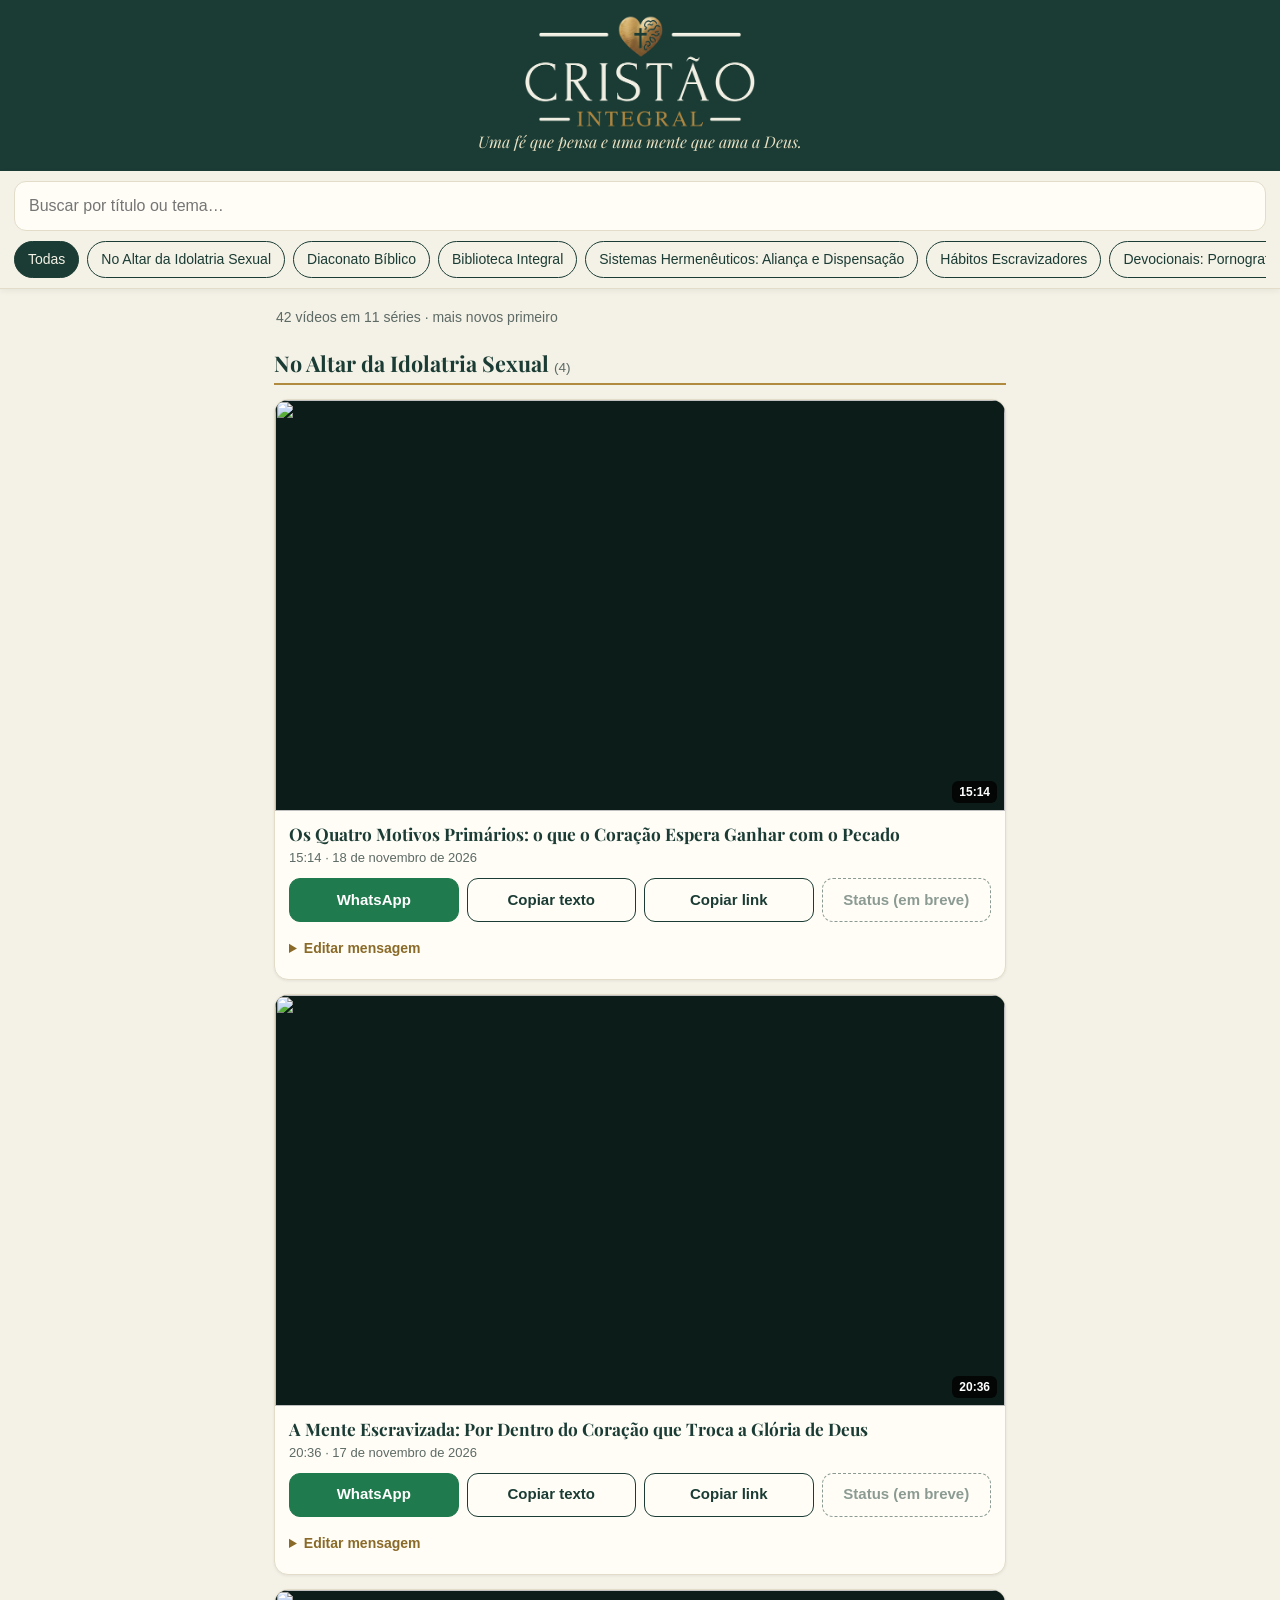
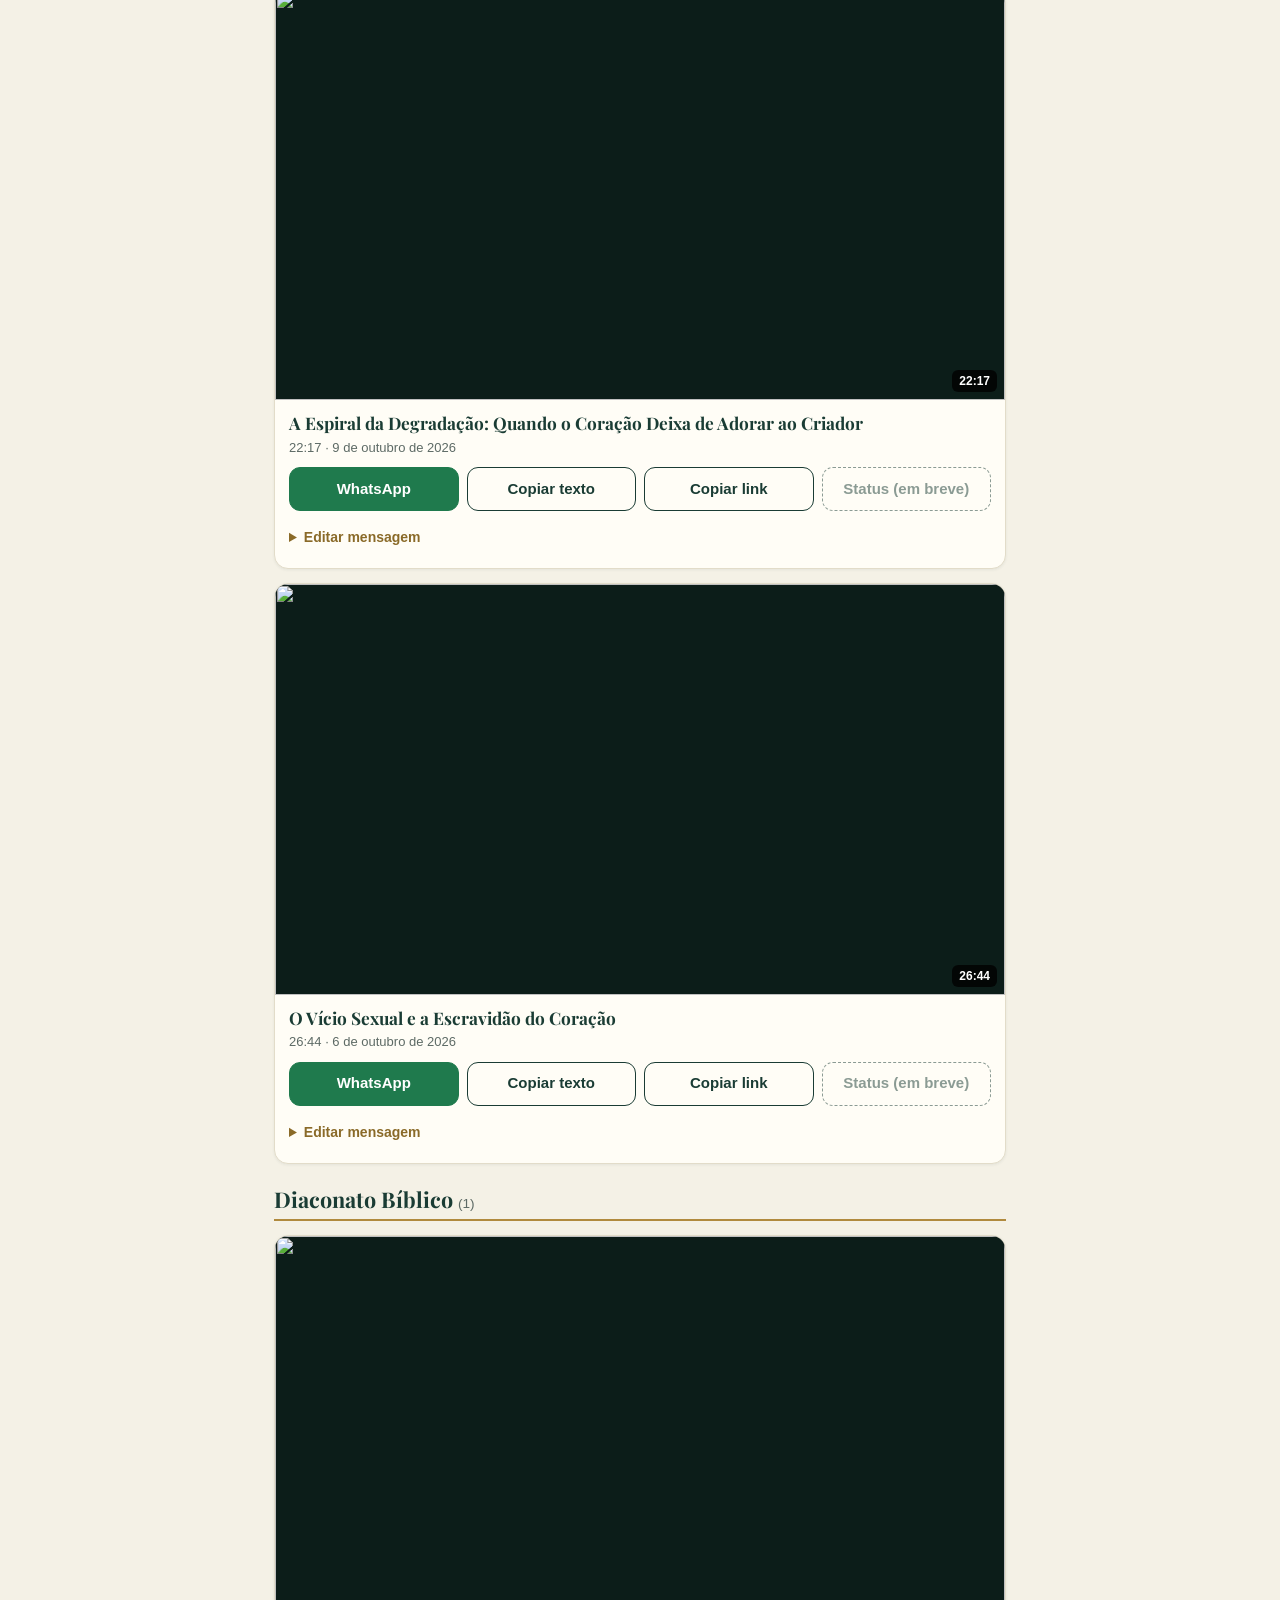
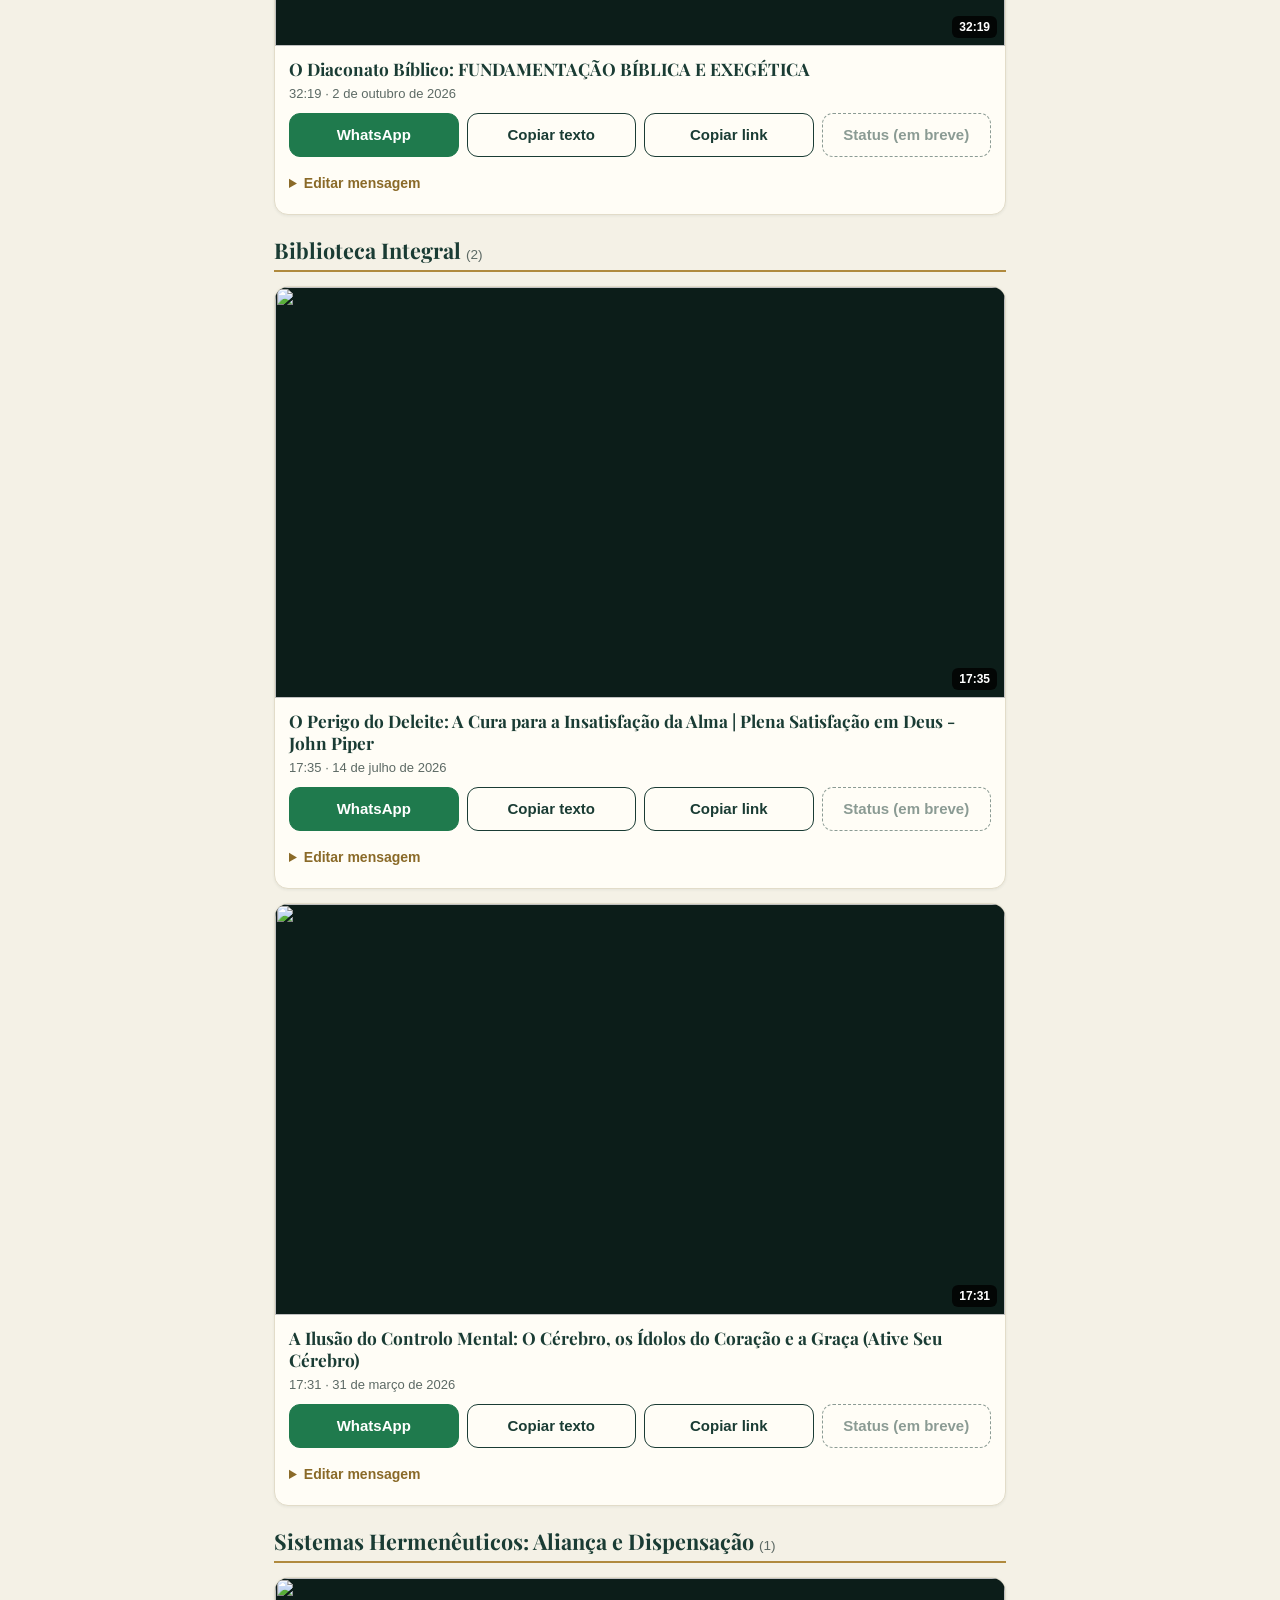
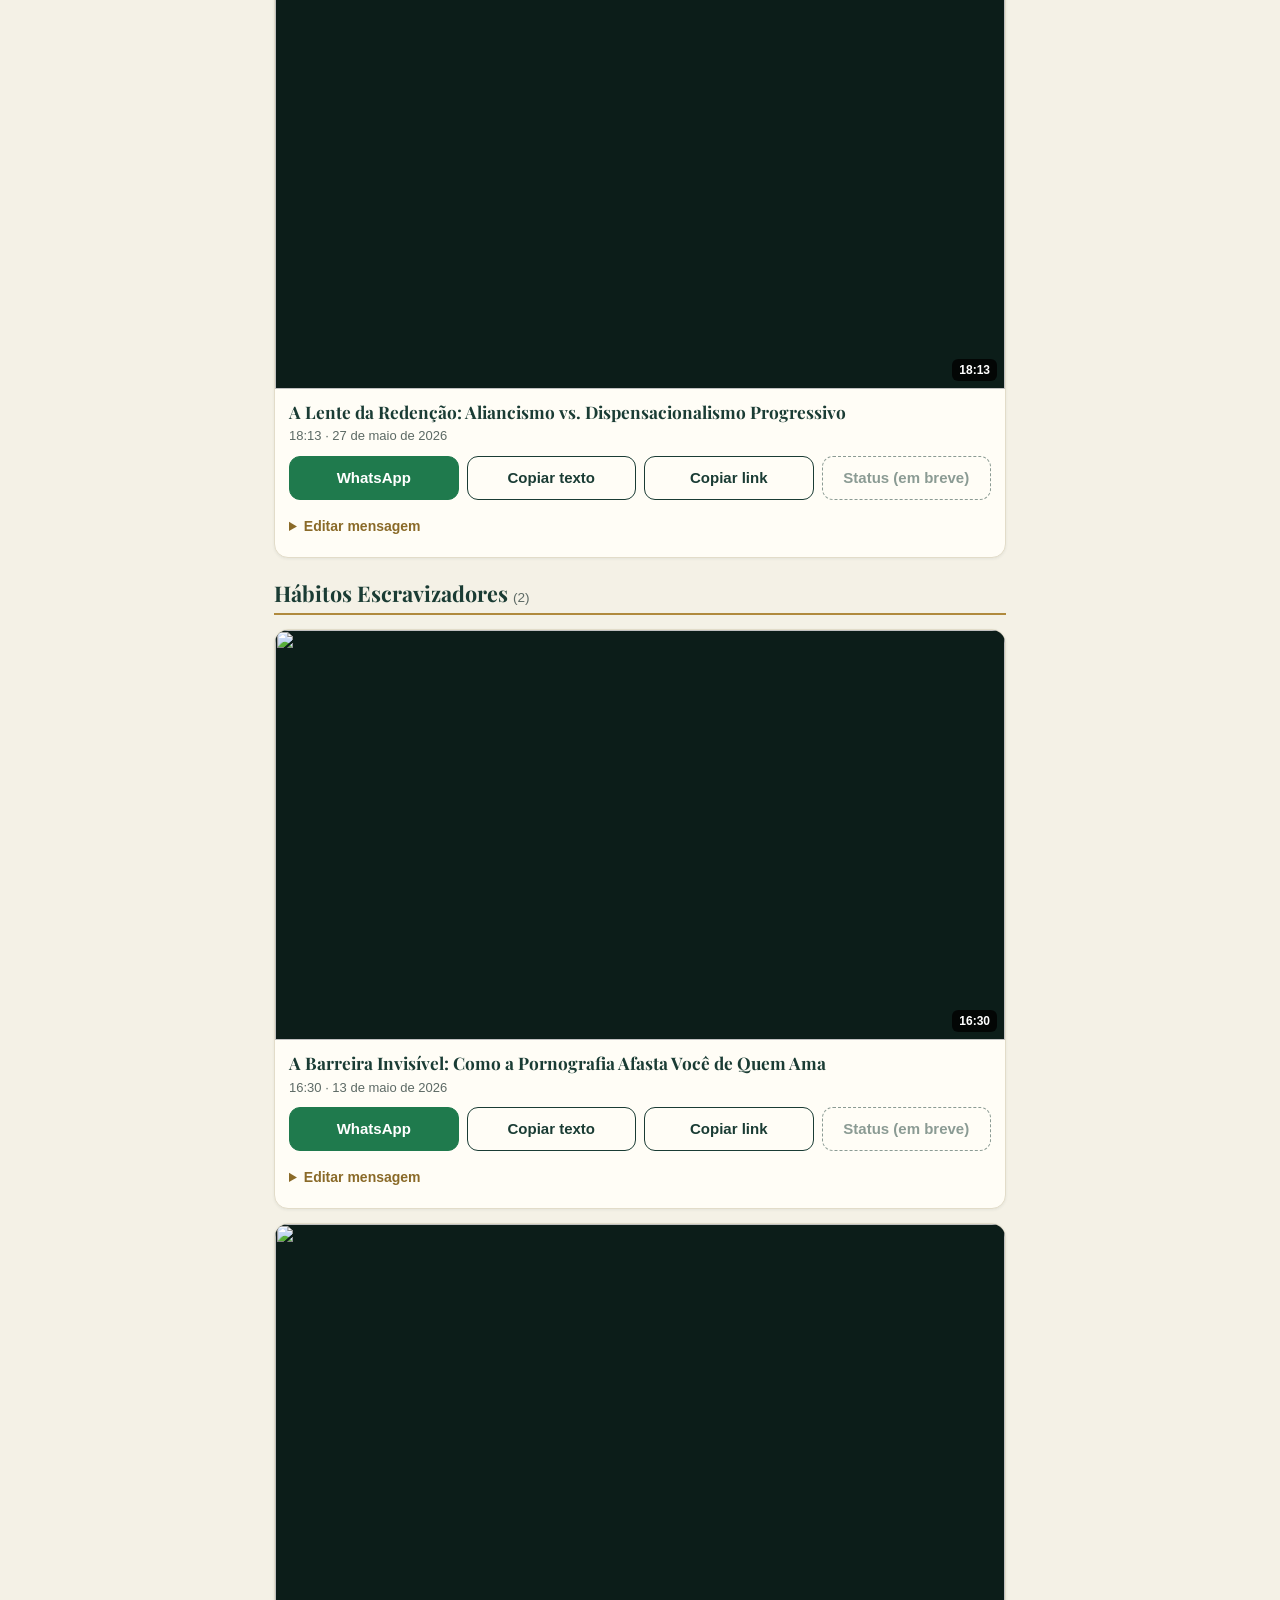
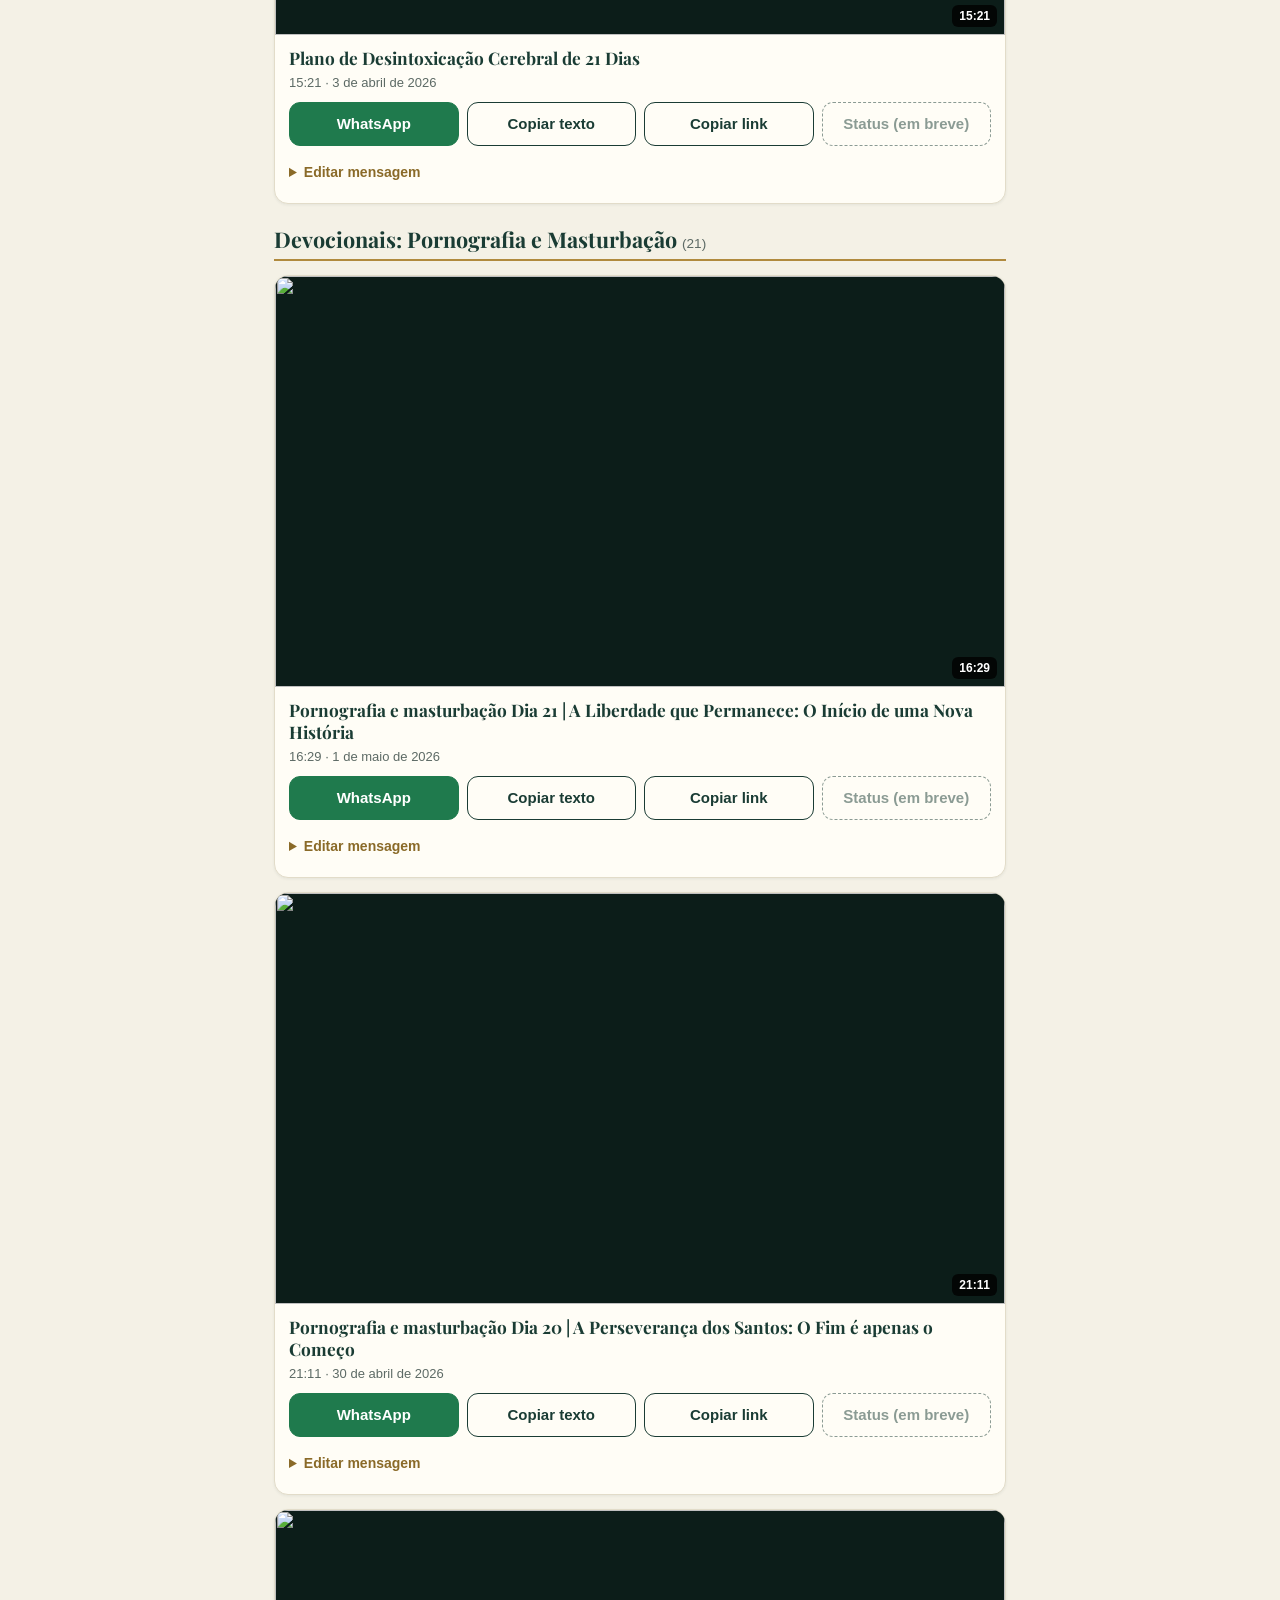
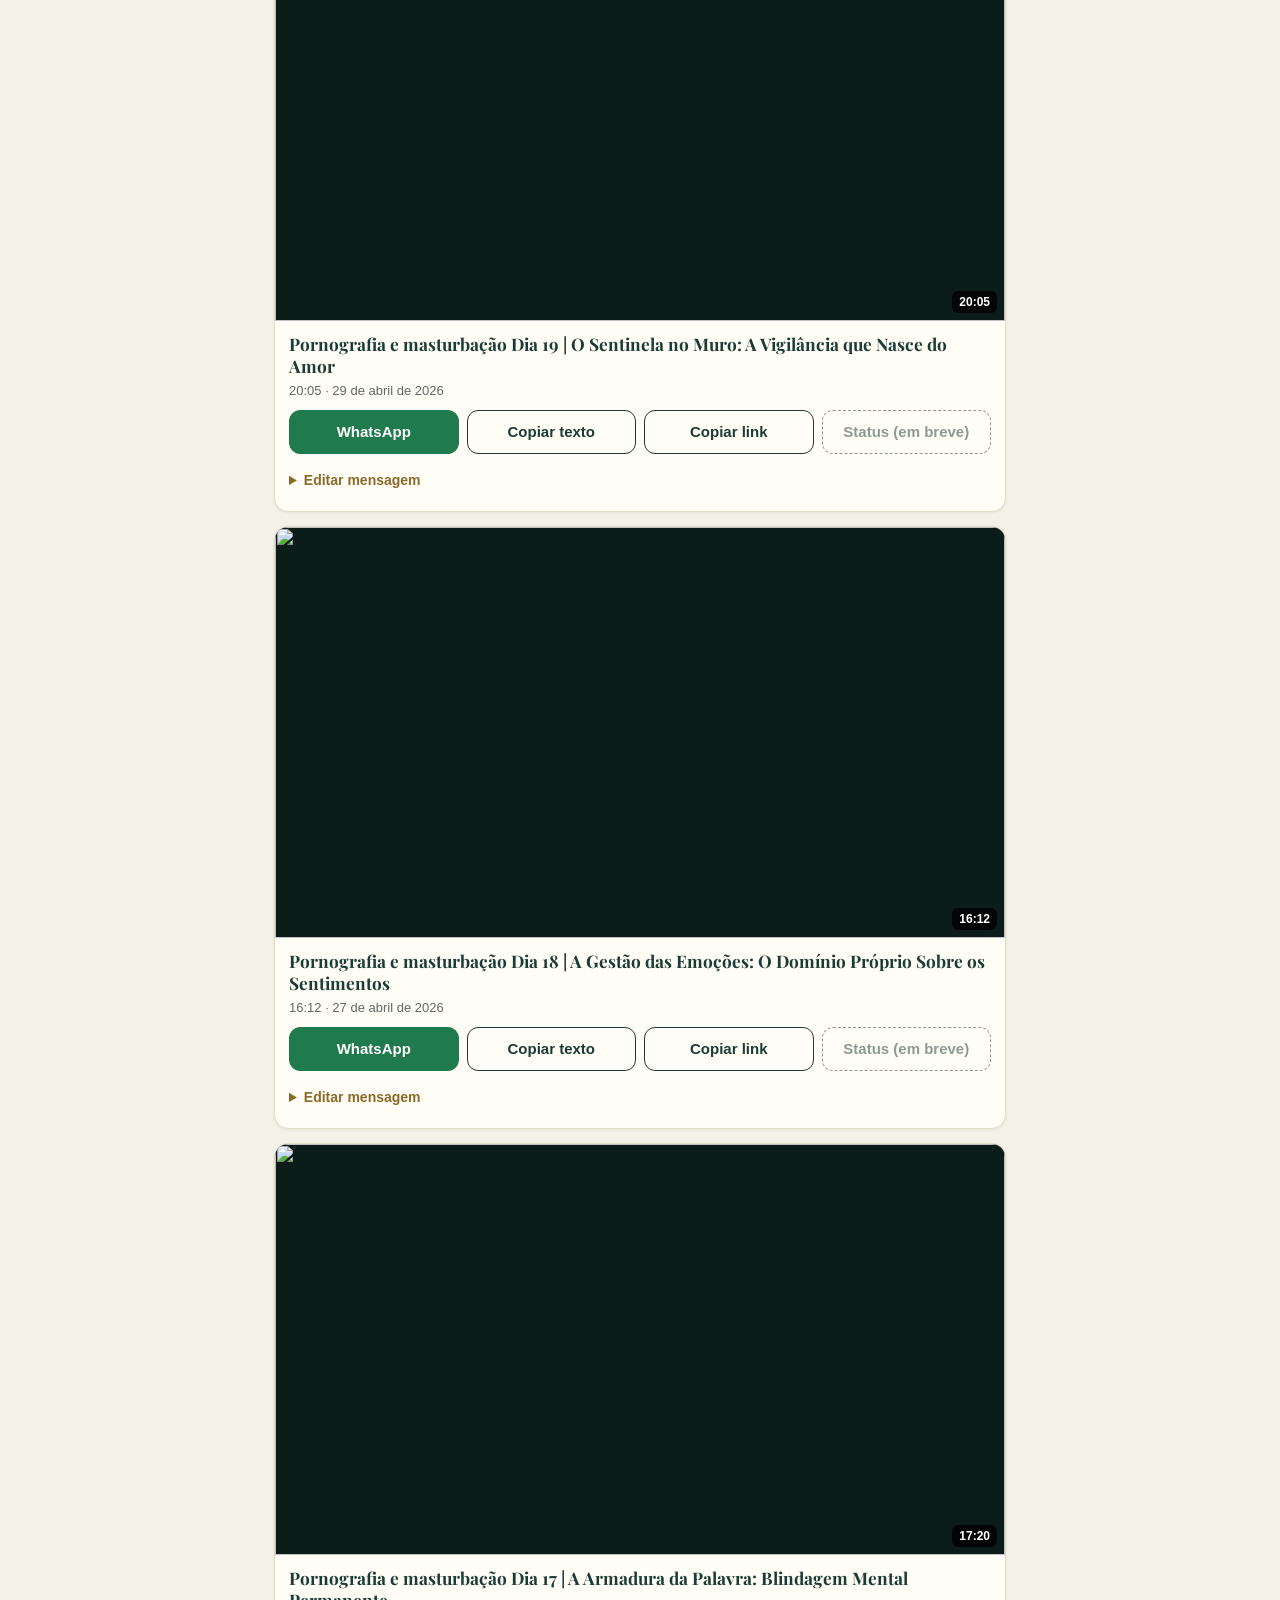
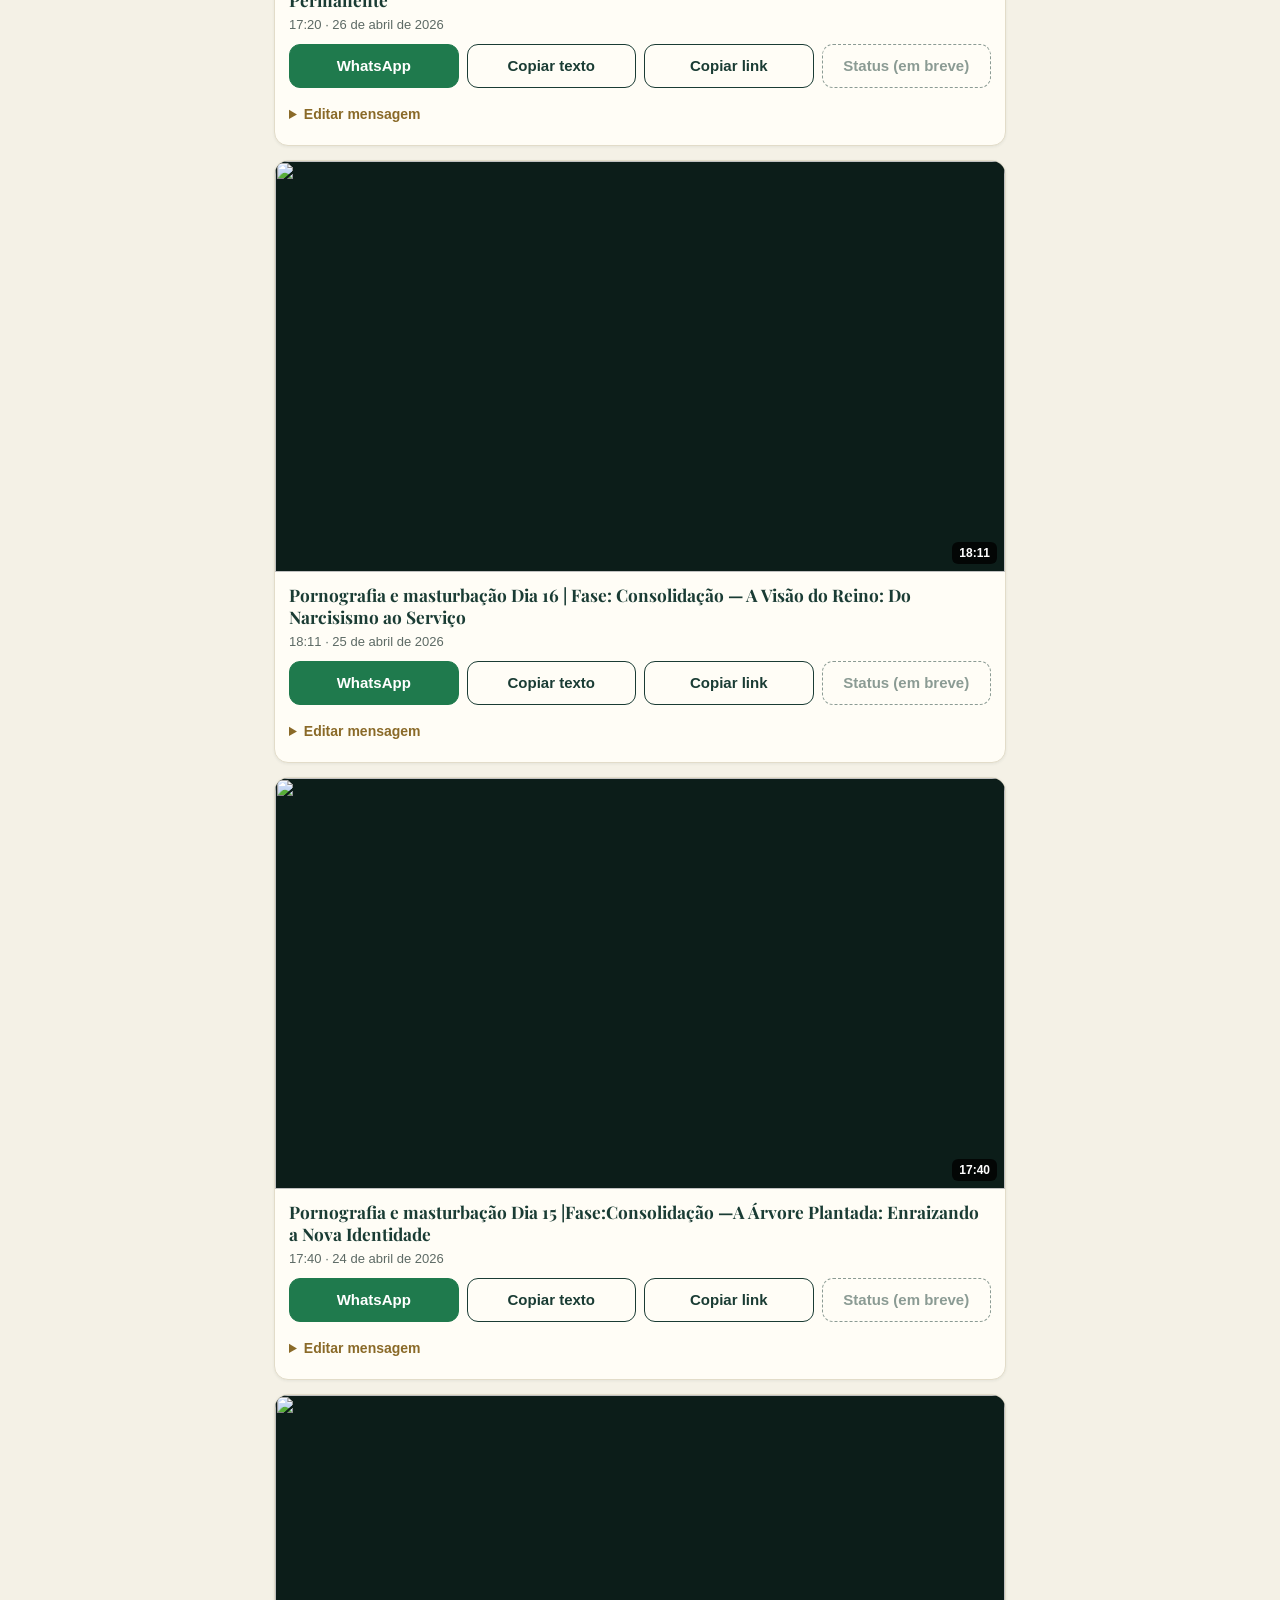
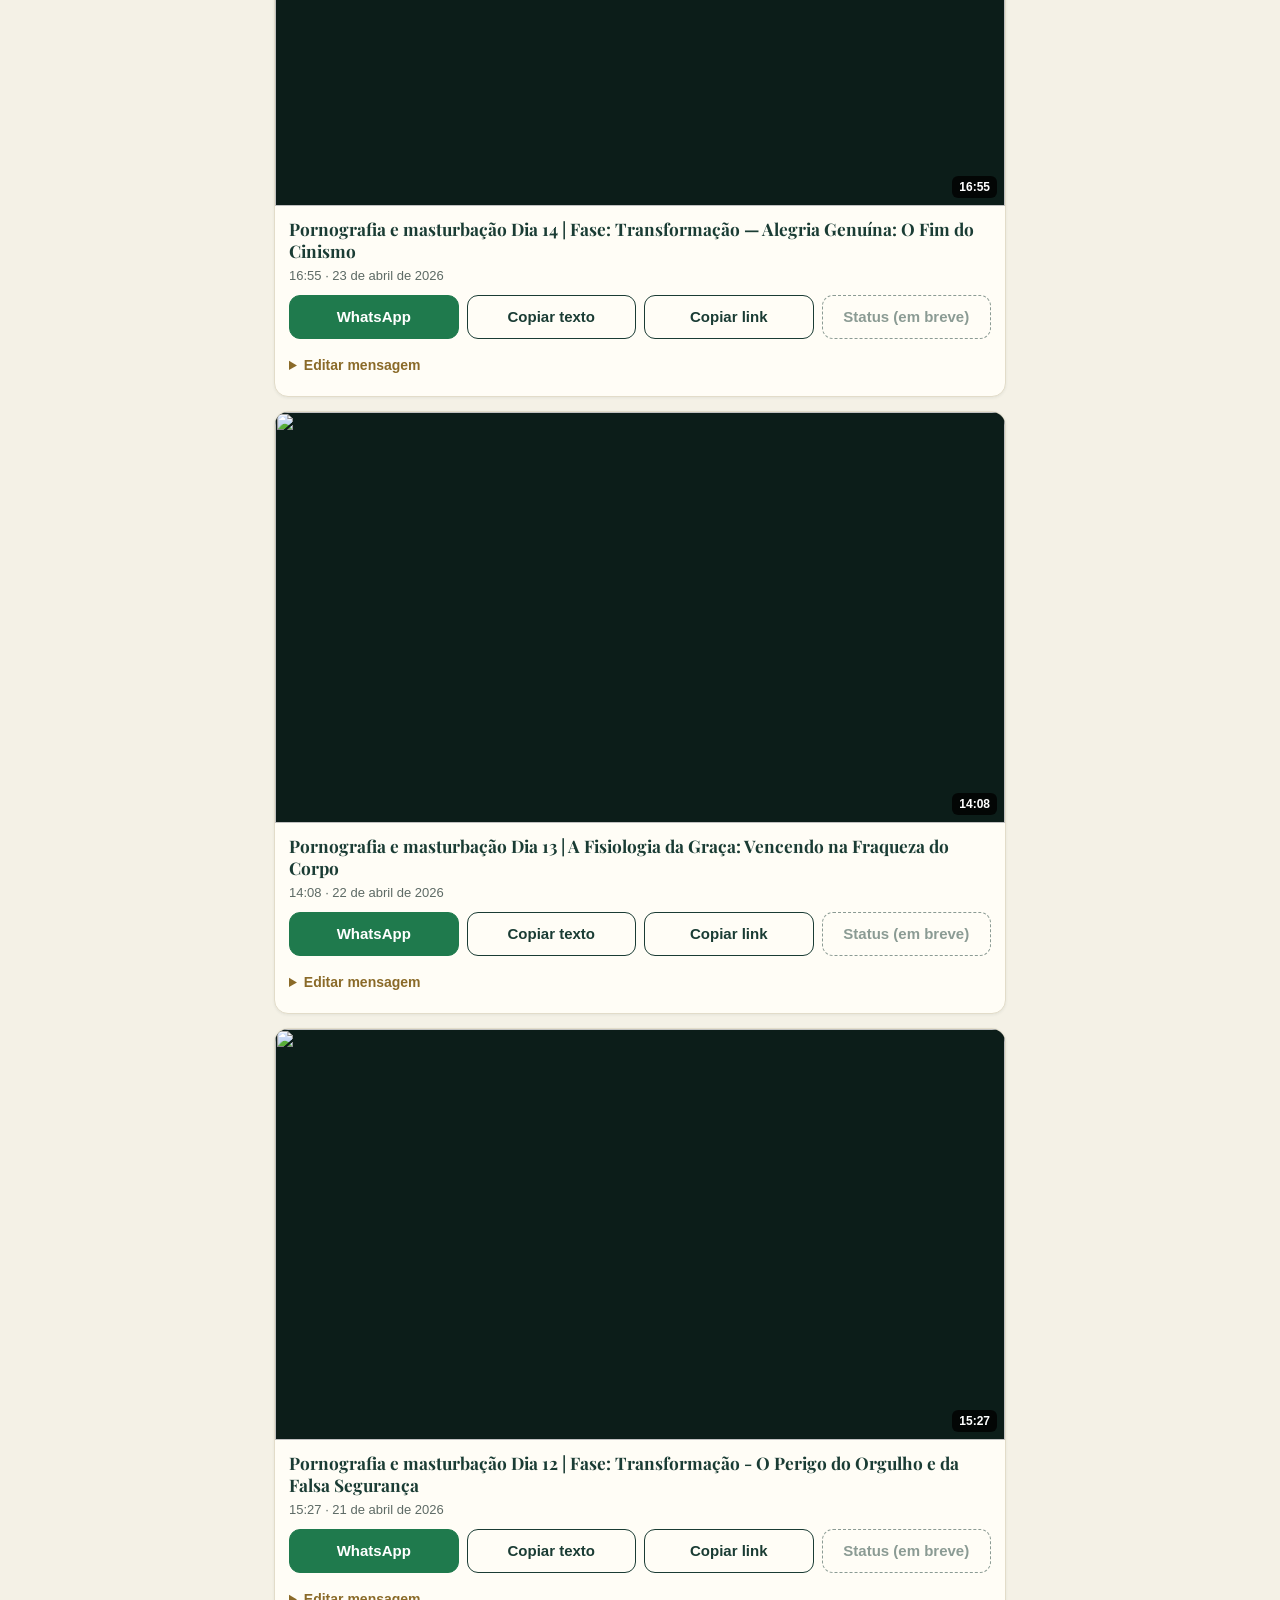
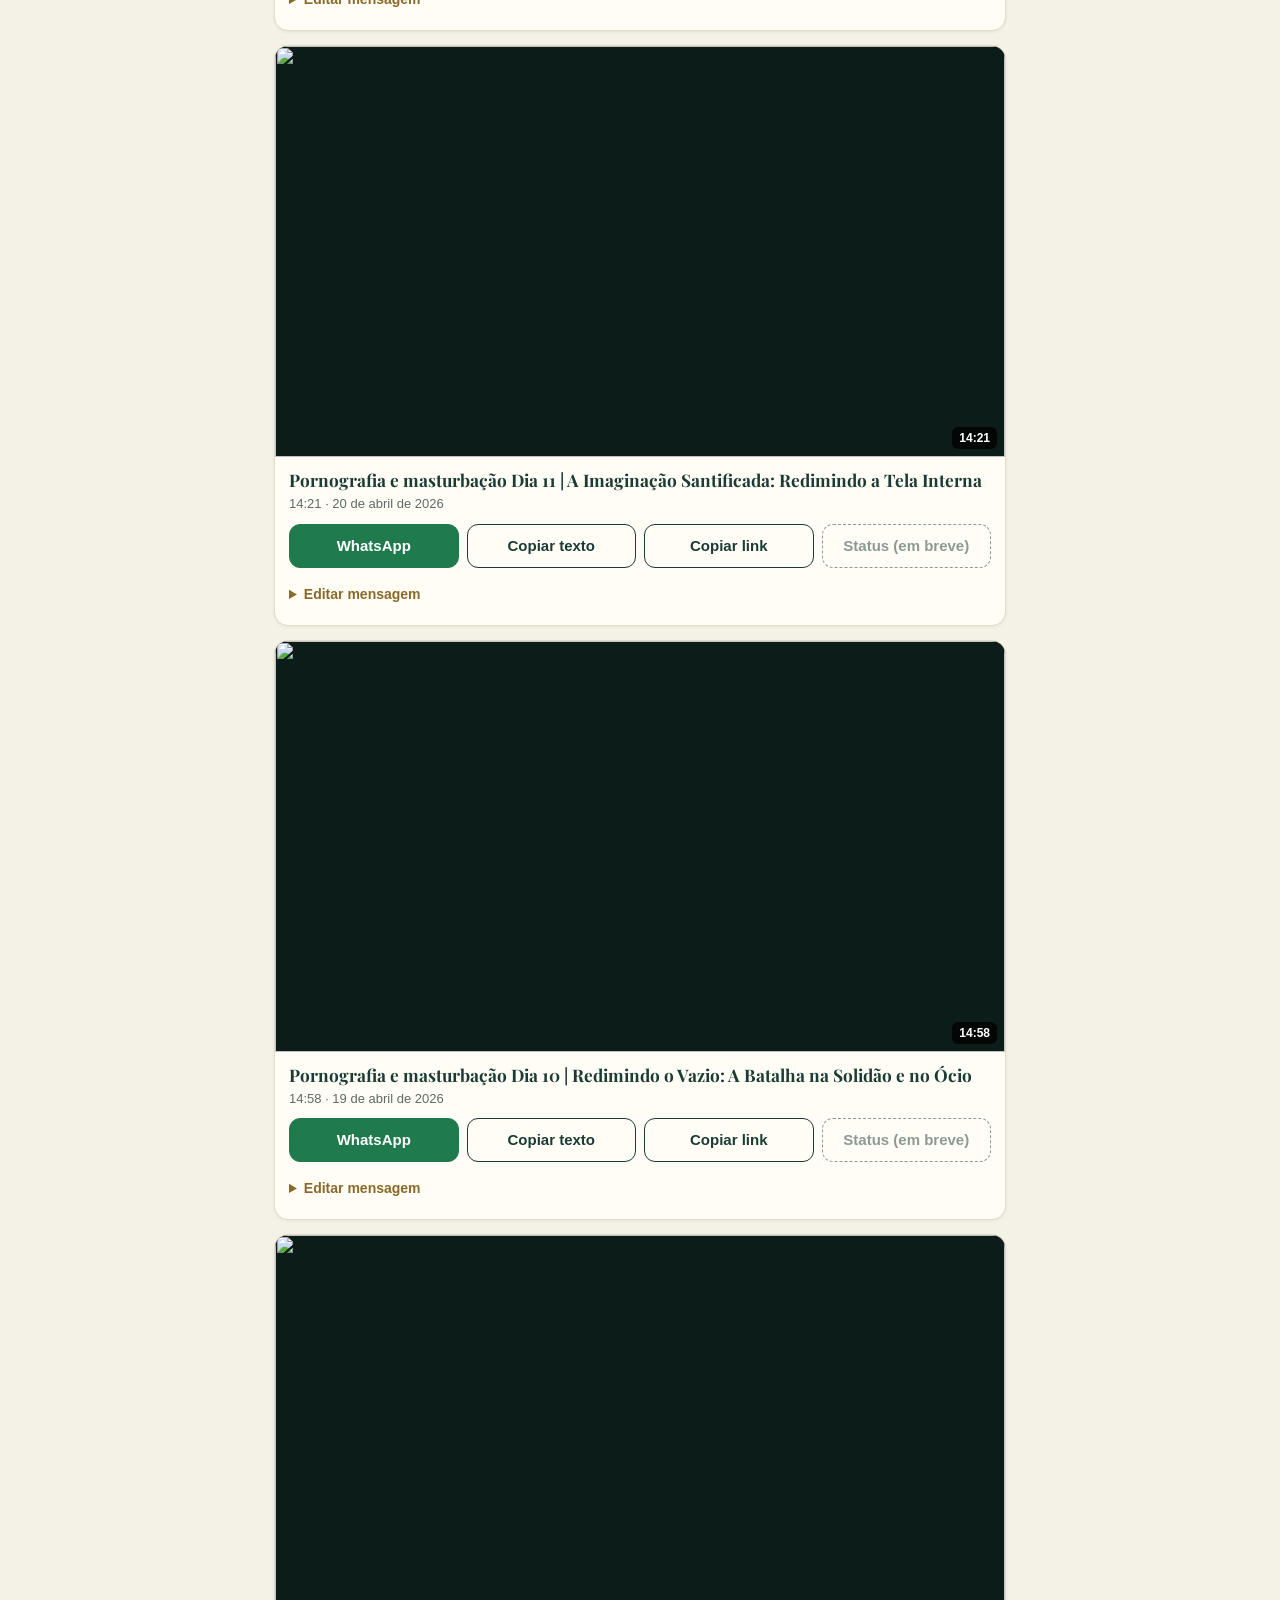
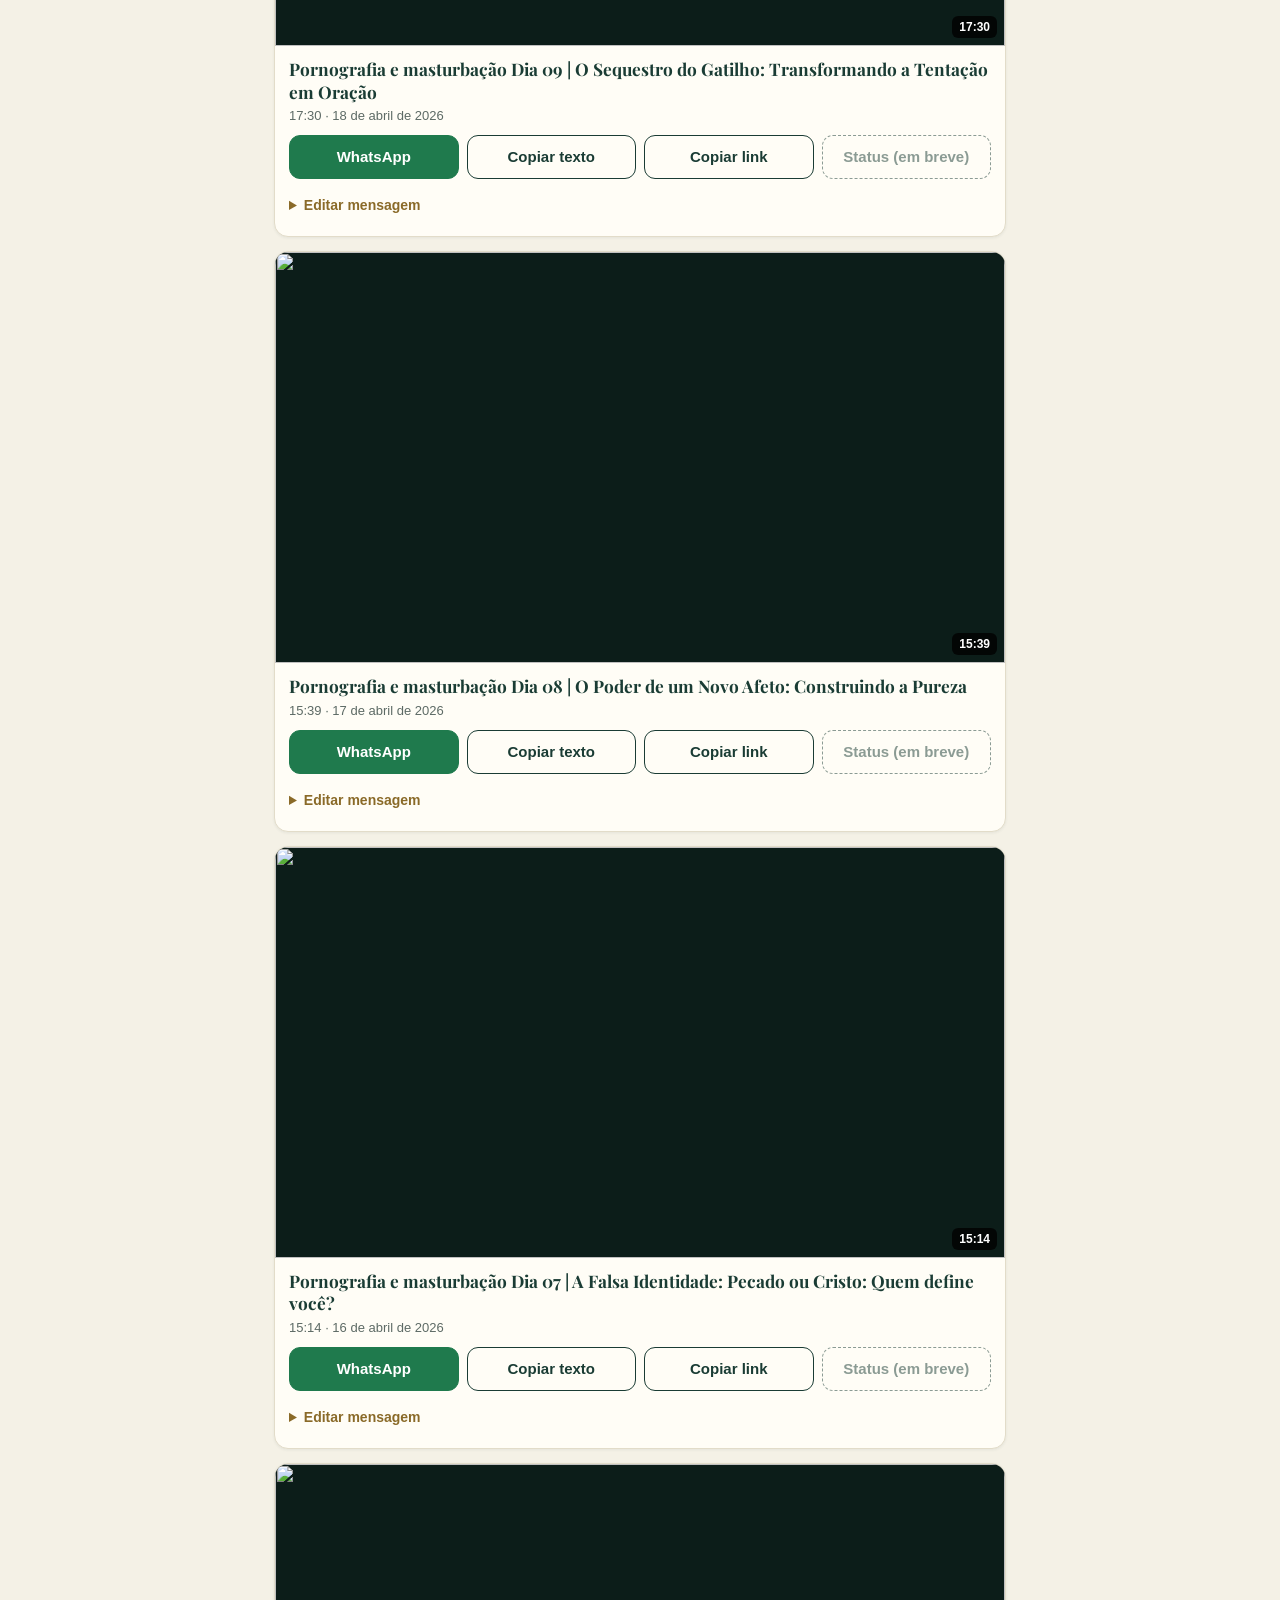
==== index.html @ 114f89f6 "Página pública de vídeos do Cristão Integral (fase 1) Co-Authored-By: Claude Sonnet 5.5 <noreply@ant" ====
<!doctype html>
<html lang="pt-BR">
<head>
<meta charset="utf-8">
<meta name="viewport" content="width=device-width, initial-scale=1, viewport-fit=cover">
<title>Cristão Integral — vídeos para compartilhar</title>
<meta name="description" content="Todos os vídeos do canal Cristão Integral, por série, com botões para compartilhar no WhatsApp com um toque.">
<meta name="theme-color" content="#1a3c34">
<link rel="manifest" href="manifest.webmanifest">
<link rel="icon" type="image/png" href="icons/favicon.png">
<link rel="apple-touch-icon" href="icons/apple-touch-icon.png">
<meta name="apple-mobile-web-app-capable" content="yes">
<meta name="apple-mobile-web-app-title" content="Cristão Integral">
<meta name="apple-mobile-web-app-status-bar-style" content="black-translucent">
<meta property="og:title" content="Cristão Integral — vídeos para compartilhar">
<meta property="og:description" content="Uma fé que pensa e uma mente que ama a Deus. Todos os vídeos do canal, por série.">
<meta property="og:image" content="icons/icon-512.png">
<link rel="stylesheet" href="style.css">
</head>
<body>

<header class="topo">
  <img class="logo" src="icons/logo-cabecalho.png" alt="Cristão Integral" width="265" height="132">
  <p class="lema">Uma fé que pensa e uma mente que ama a Deus.</p>
</header>

<div class="barra">
  <label class="busca">
    <span class="sr">Buscar vídeos</span>
    <input id="busca" type="search" placeholder="Buscar por título ou tema…" autocomplete="off" enterkeyhint="search">
  </label>
  <nav id="series" class="chips" aria-label="Séries"></nav>
</div>

<main>
  <p id="resumo" class="resumo" aria-live="polite"></p>
  <div id="lista"></div>
</main>

<footer class="rodape">
  <p><strong>Como compartilhar:</strong> toque em <em>Compartilhar</em> ou <em>WhatsApp</em>, escolha o grupo e envie. A mensagem já vem pronta e você pode editá-la antes (botão “Editar mensagem”). O link enviado é sempre o do YouTube.</p>
  <p><strong>Sobre esta página:</strong> página pública do canal <a href="https://www.youtube.com/@cristaointegral" rel="noopener">Cristão Integral</a> no YouTube. Ela também é a página inicial do aplicativo “Estudio Cristao Integral”, de uso exclusivo do dono do canal, que usa a YouTube API Services apenas para enviar e agendar vídeos do próprio canal.</p>
  <p><a href="privacidade.html">Política de privacidade</a> · <a href="https://www.youtube.com/@cristaointegral" rel="noopener">Canal no YouTube</a></p>
  <p id="atualizado" class="mini"></p>
</footer>

<div id="aviso" class="aviso" role="status" aria-live="polite"></div>
<script src="app.js"></script>
</body>
</html>
---- style.css ----
@font-face{font-family:"Playfair Display";src:url(fonts/playfair.woff) format("woff");font-weight:400 900;font-style:normal;font-display:swap}
@font-face{font-family:"Playfair Display";src:url(fonts/playfair-italic.woff) format("woff");font-weight:400 900;font-style:italic;font-display:swap}

:root{
  --verde:#1a3c34; --verde2:#24524a; --ouro:#b08a3e; --ouro-esc:#8a6a28;
  --creme:#f4f1e6; --papel:#fffdf6; --tinta:#1f2a27; --suave:#5d6a65; --linha:#e2dcc9;
  --serif:"Playfair Display",Georgia,"Times New Roman",serif;
  --sans:-apple-system,BlinkMacSystemFont,"Segoe UI",Roboto,Helvetica,Arial,sans-serif;
}
*{box-sizing:border-box}
html{-webkit-text-size-adjust:100%}
body{margin:0;background:var(--creme);color:var(--tinta);font:16px/1.5 var(--sans);padding-bottom:env(safe-area-inset-bottom)}
.sr{position:absolute;width:1px;height:1px;overflow:hidden;clip:rect(0 0 0 0)}

.topo{background:var(--verde);color:var(--creme);text-align:center;padding:calc(14px + env(safe-area-inset-top)) 16px 18px}
.logo{display:block;margin:0 auto;width:min(230px,62vw);height:auto}
.lema{font:italic 400 1rem/1.4 var(--serif);color:#e8dfc2;margin:2px 0 0}

.barra{position:sticky;top:0;z-index:5;background:var(--creme);padding:10px 14px 8px;border-bottom:1px solid var(--linha);box-shadow:0 2px 6px rgb(26 60 52/.06)}
.busca input{width:100%;font:inherit;font-size:16px;padding:12px 14px;border:1.5px solid var(--linha);border-radius:12px;background:var(--papel);color:var(--tinta);-webkit-appearance:none;appearance:none}
.busca input:focus{outline:none;border-color:var(--ouro);box-shadow:0 0 0 3px rgb(176 138 62/.22)}
.chips{display:flex;gap:8px;overflow-x:auto;padding:10px 0 2px;scrollbar-width:none;-webkit-overflow-scrolling:touch}
.chips::-webkit-scrollbar{display:none}
.chip{flex:none;font:inherit;font-size:14px;padding:7px 13px;border-radius:999px;border:1.5px solid var(--verde);background:transparent;color:var(--verde);cursor:pointer;white-space:nowrap}
.chip[aria-pressed=true]{background:var(--verde);color:var(--creme)}

main{max-width:760px;margin:0 auto;padding:6px 14px 8px}
.resumo{color:var(--suave);font-size:14px;margin:12px 2px}
.serie{margin:22px 0 8px}
.serie h2{font:700 1.35rem/1.25 var(--serif);color:var(--verde);margin:0 0 2px;padding-bottom:6px;border-bottom:2px solid var(--ouro)}
.serie .qtd{font:400 .85rem var(--sans);color:var(--suave)}

.cartao{background:var(--papel);border:1px solid var(--linha);border-radius:14px;overflow:hidden;margin:14px 0;box-shadow:0 1px 3px rgb(26 60 52/.07)}
.mini-img{display:block;position:relative;background:#0c1d19;aspect-ratio:16/9}
.mini-img img{width:100%;height:100%;object-fit:cover;display:block}
.dur{position:absolute;right:8px;bottom:8px;background:rgb(0 0 0/.78);color:#fff;font-size:12px;font-weight:600;padding:2px 7px;border-radius:6px}
.corpo{padding:12px 14px 14px}
.titulo{font:700 1.08rem/1.3 var(--serif);margin:0 0 3px;color:var(--verde)}
.meta{font-size:13px;color:var(--suave);margin:0 0 10px}
.botoes{display:grid;grid-template-columns:1fr 1fr;gap:8px}
.btn{font:inherit;font-size:15px;font-weight:600;min-height:44px;padding:8px 10px;border-radius:11px;border:1.5px solid var(--verde);background:var(--papel);color:var(--verde);cursor:pointer;display:flex;align-items:center;justify-content:center;gap:6px;text-decoration:none;-webkit-tap-highlight-color:transparent}
.btn:active{transform:scale(.98)}
.btn.prim{background:var(--verde);color:var(--creme)}
.btn.zap{background:#1f7a4d;border-color:#1f7a4d;color:#fff}
.btn[disabled]{opacity:.5;border-style:dashed;cursor:not-allowed}
.btn:focus-visible,.chip:focus-visible{outline:3px solid var(--ouro);outline-offset:2px}
.botoes .largo{grid-column:1/-1}
details.msg{margin-top:10px}
details.msg summary{font-size:14px;color:var(--ouro-esc);cursor:pointer;padding:6px 0;font-weight:600}
details.msg textarea{width:100%;min-height:150px;font:inherit;font-size:16px;line-height:1.45;padding:10px 12px;border:1.5px solid var(--linha);border-radius:10px;background:#fff;color:var(--tinta);resize:vertical}
details.msg textarea:focus{outline:none;border-color:var(--ouro)}
.vazio{text-align:center;color:var(--suave);padding:36px 10px}

.rodape{max-width:760px;margin:20px auto 0;padding:18px 16px 40px;border-top:1px solid var(--linha);color:var(--suave);font-size:14px}
.rodape a{color:var(--verde)}
.mini{font-size:12px}

.aviso{position:fixed;left:50%;bottom:calc(22px + env(safe-area-inset-bottom));transform:translate(-50%,30px);background:var(--verde);color:var(--creme);padding:11px 18px;border-radius:999px;font-size:15px;box-shadow:0 6px 20px rgb(0 0 0/.3);opacity:0;pointer-events:none;transition:.22s;z-index:20;max-width:90vw;text-align:center}
.aviso.on{opacity:1;transform:translate(-50%,0)}

@media (min-width:680px){.botoes{grid-template-columns:repeat(4,1fr)}.botoes .largo{grid-column:auto}}

/* página de texto (privacidade) */
.texto{max-width:720px;margin:0 auto;padding:22px 18px 40px}
.texto h1{font:700 1.8rem/1.2 var(--serif);color:var(--verde);margin:6px 0 4px}
.texto h2{font:700 1.2rem/1.3 var(--serif);color:var(--verde);margin:26px 0 6px}
.texto a{color:var(--verde)}
.texto .data{color:var(--suave);font-size:14px;margin-top:0}
.voltar{display:inline-block;margin:4px 0 8px;font-size:15px}
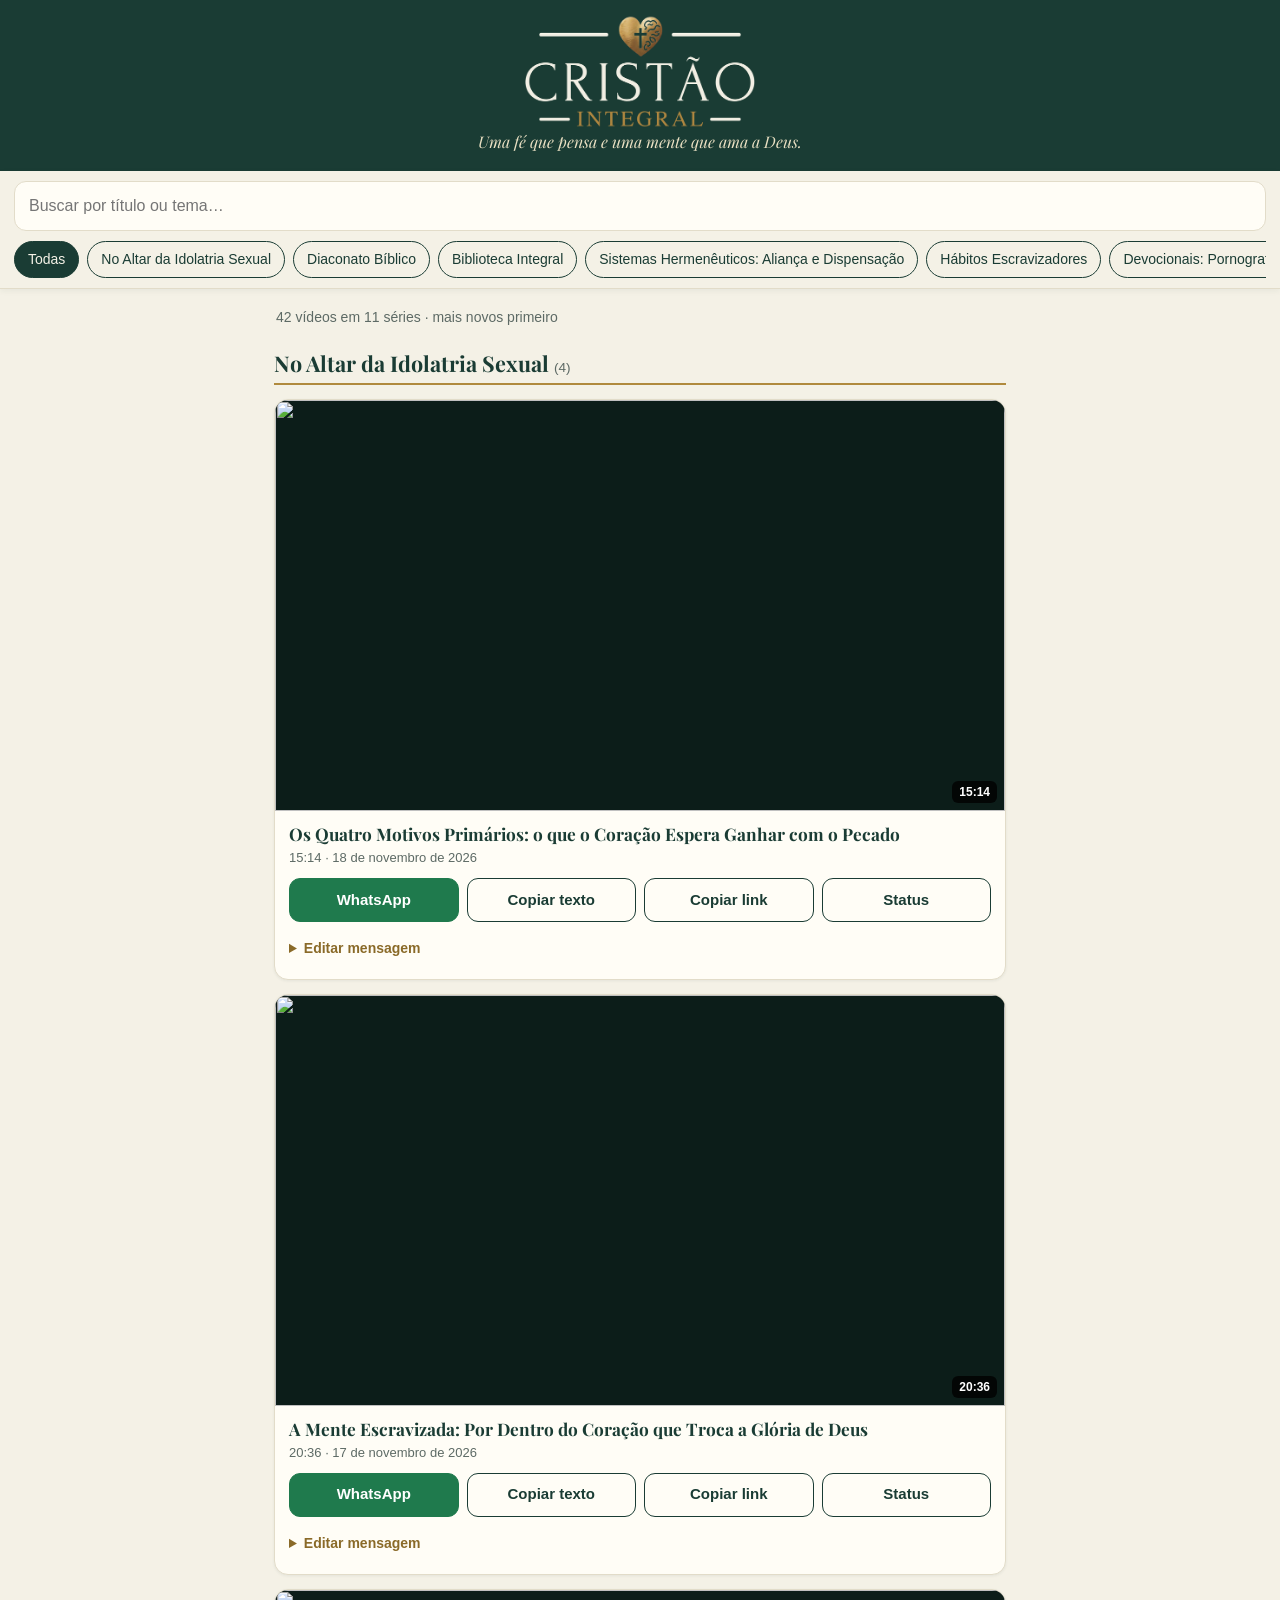
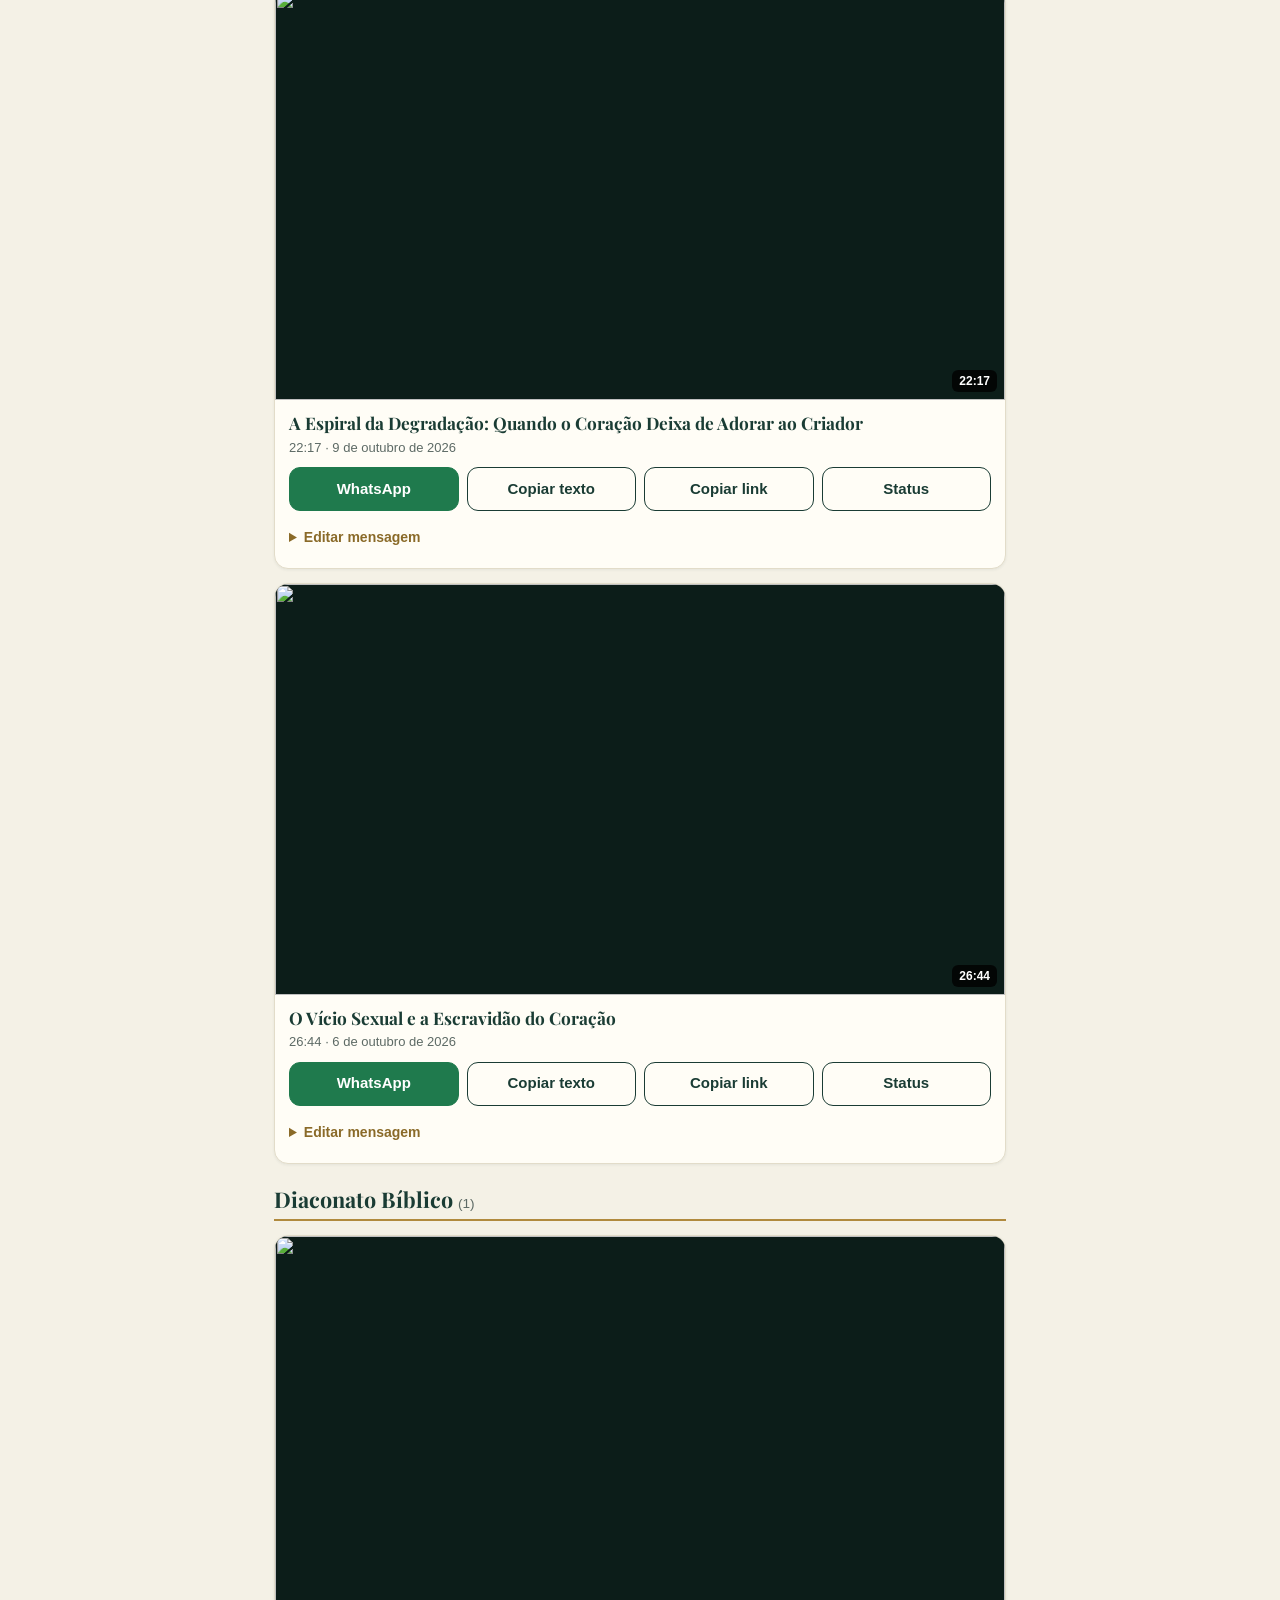
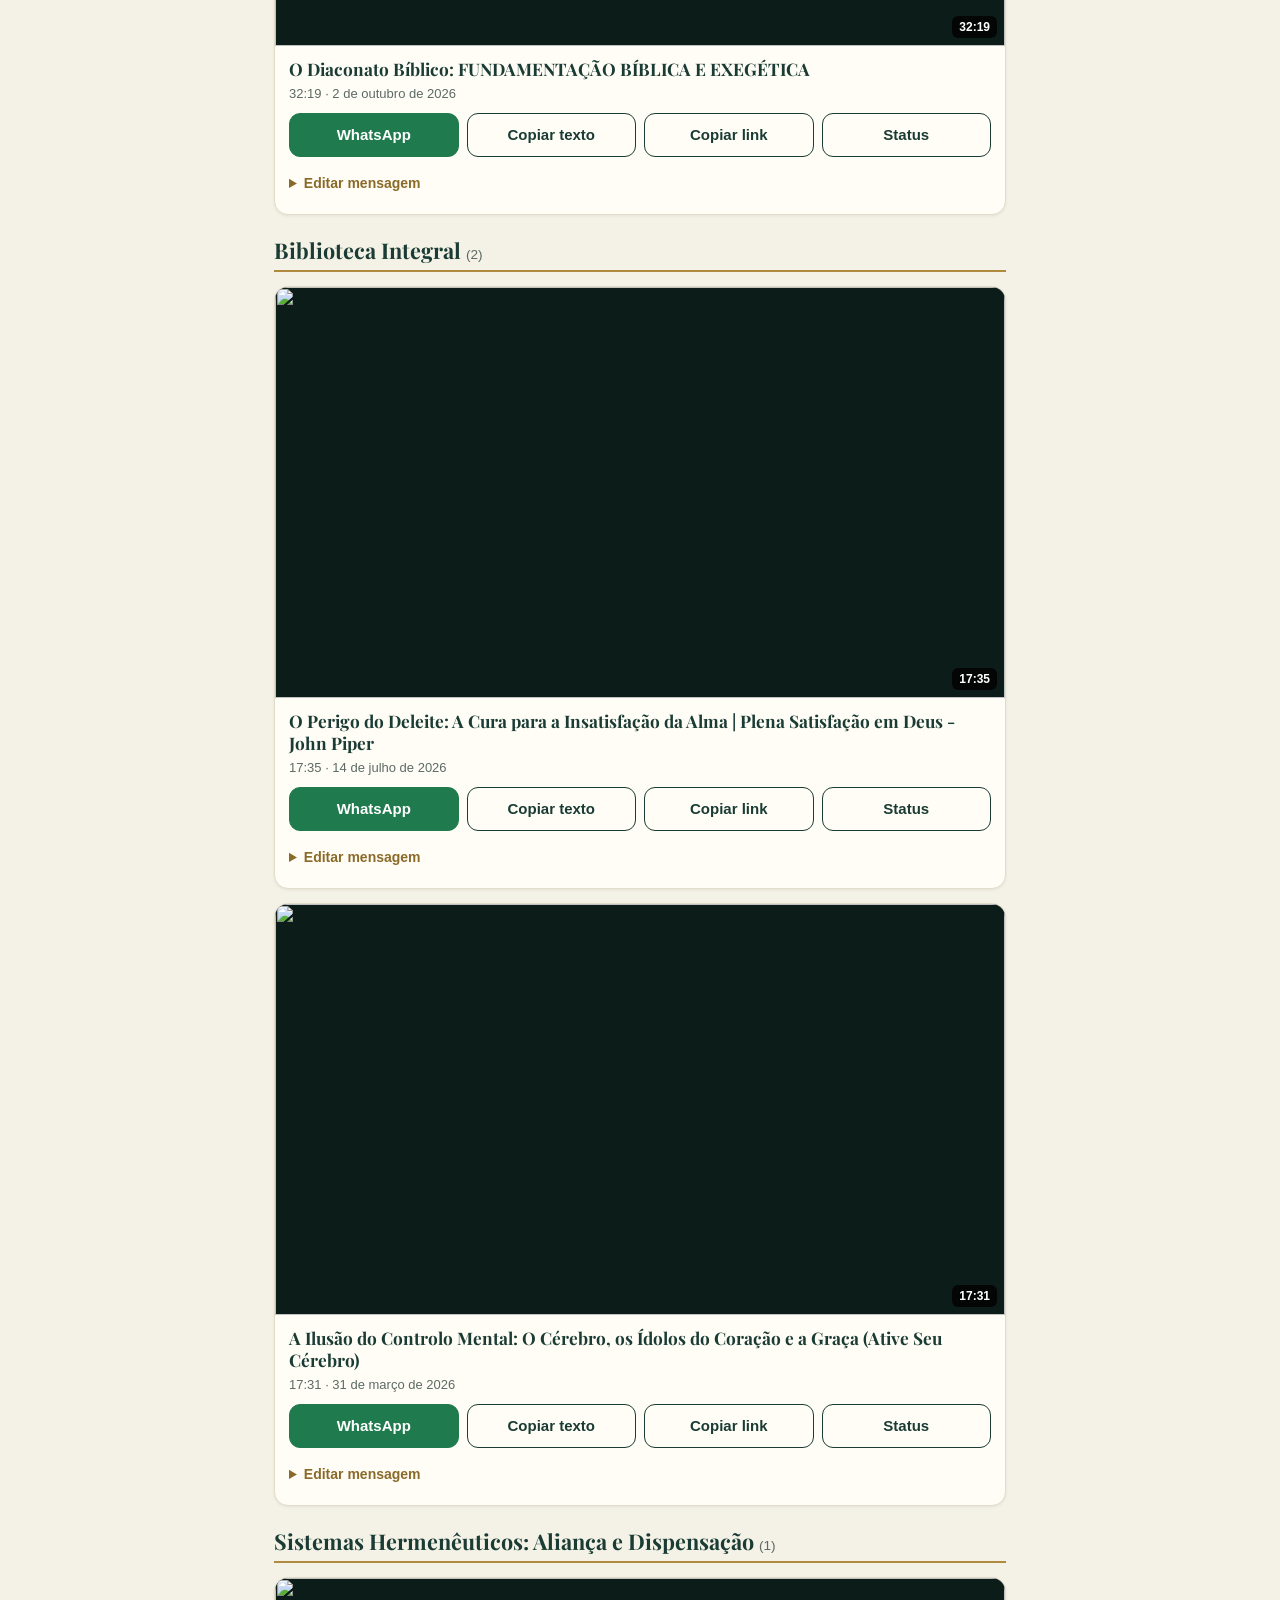
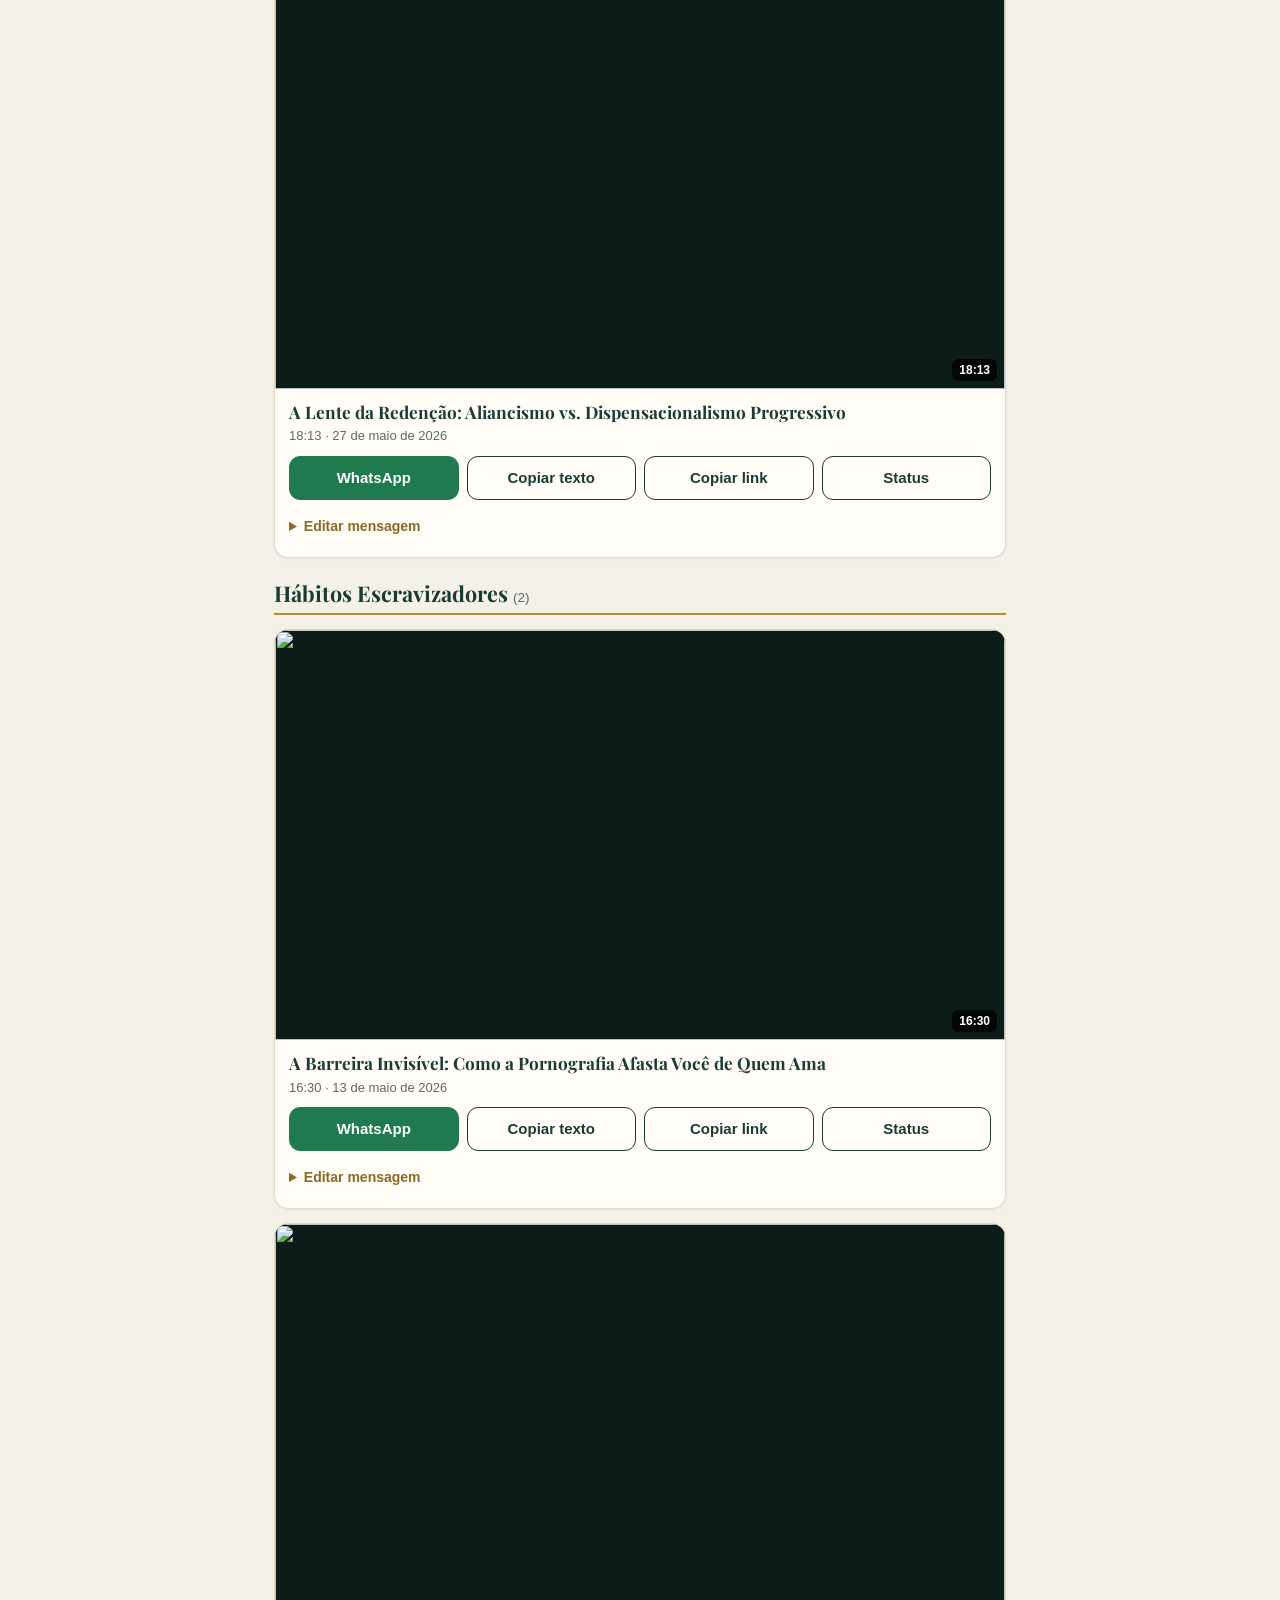
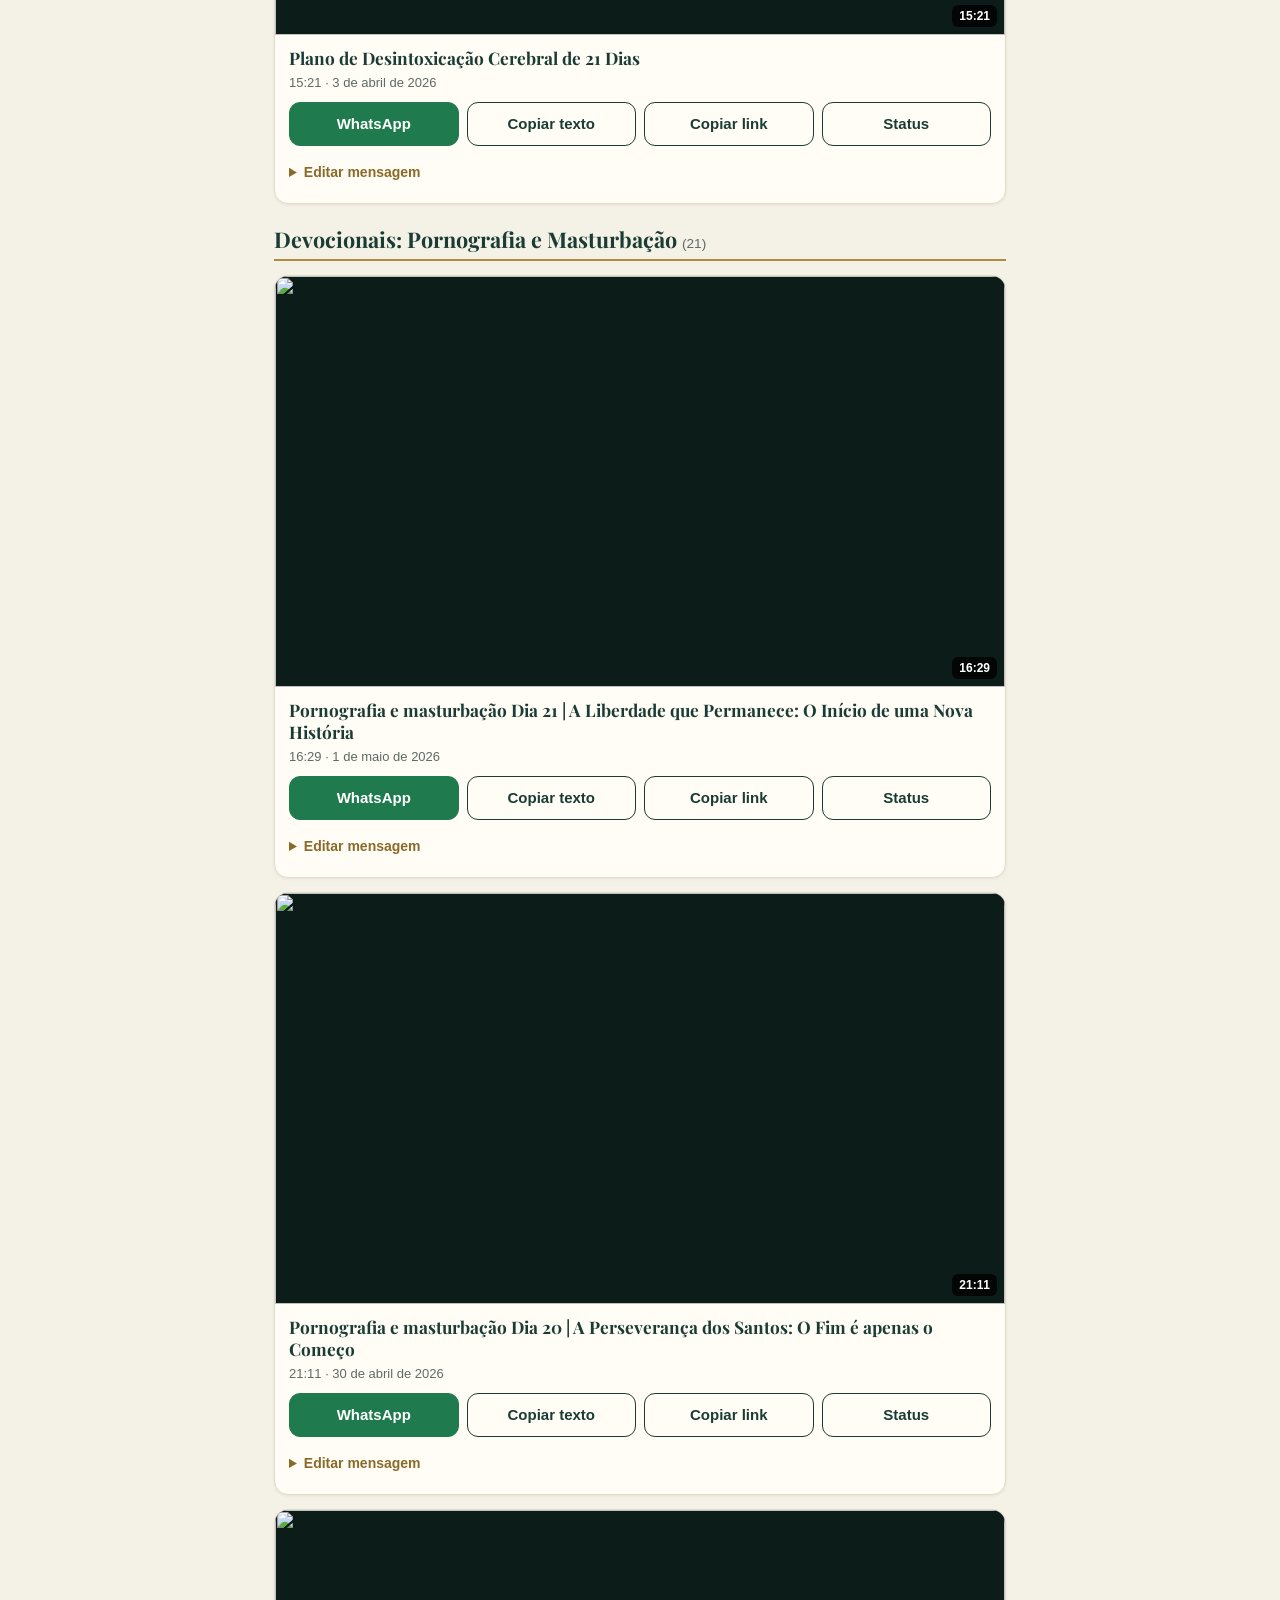
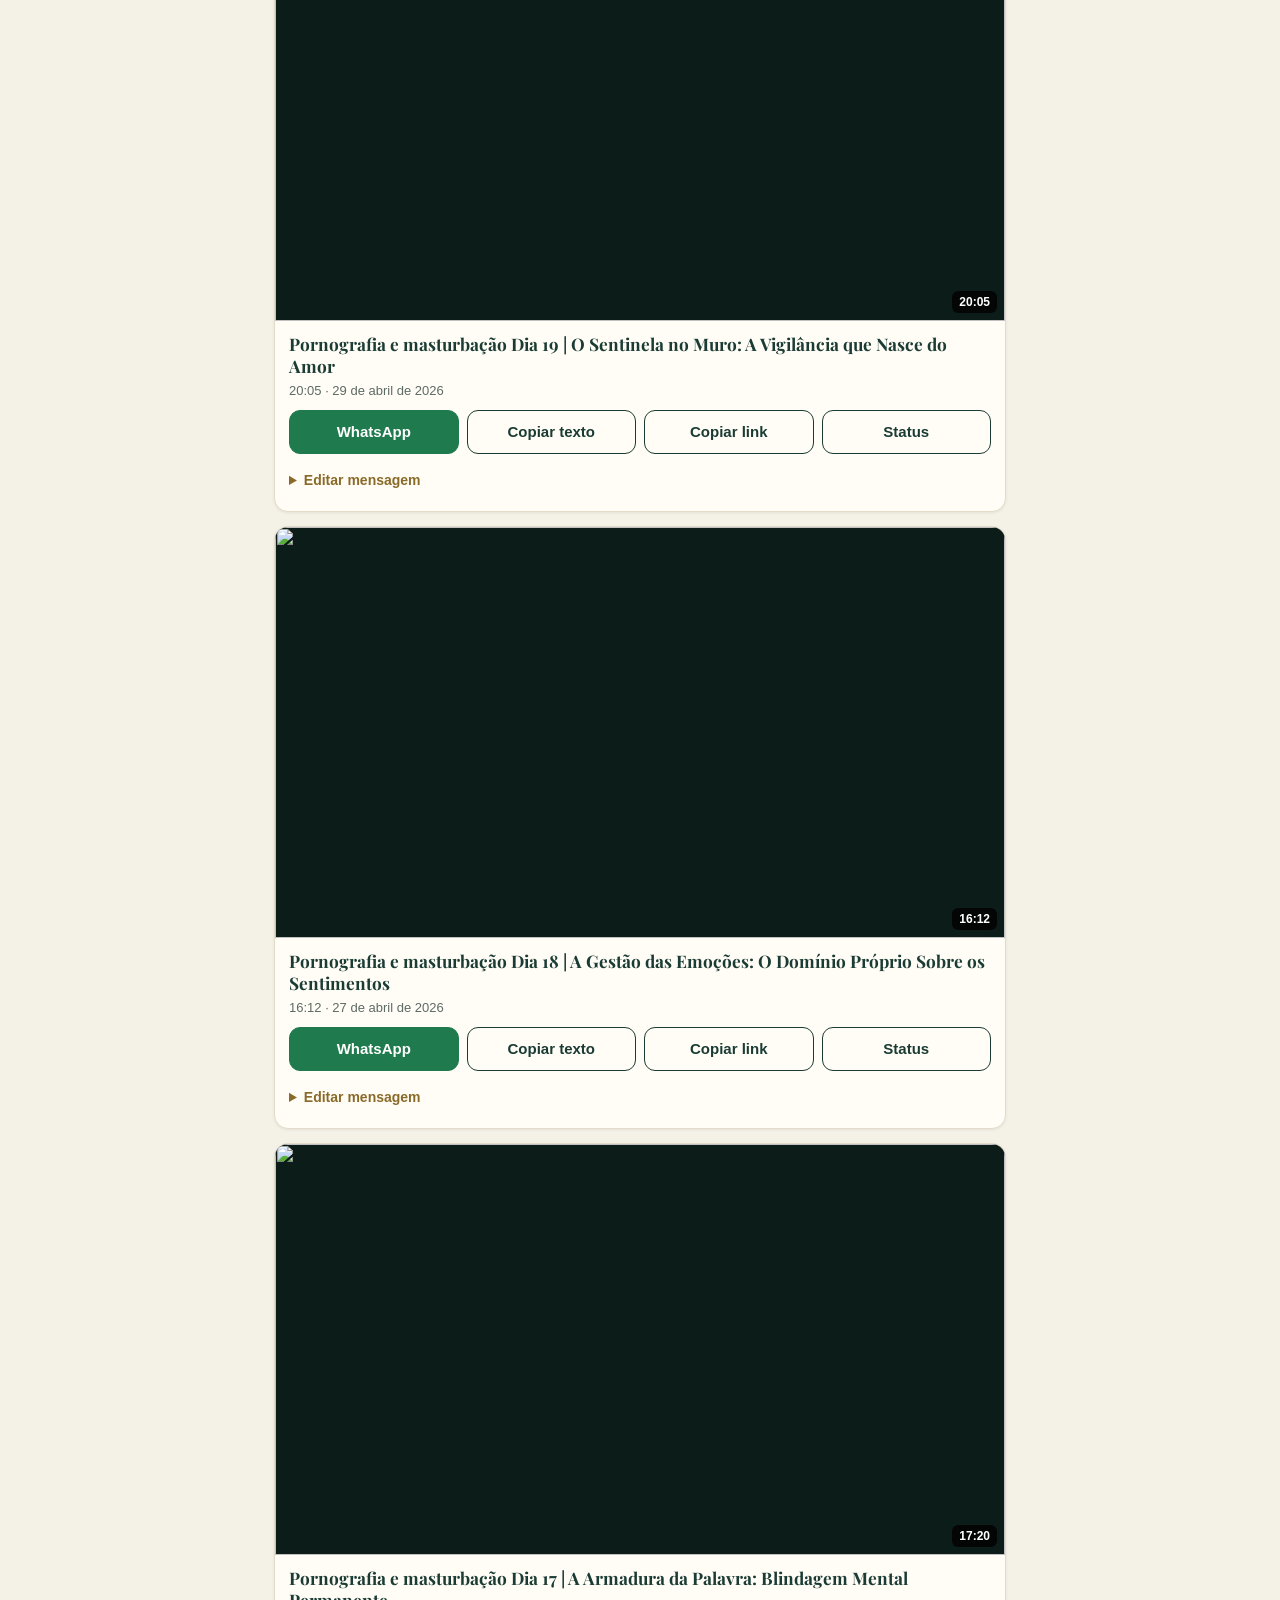
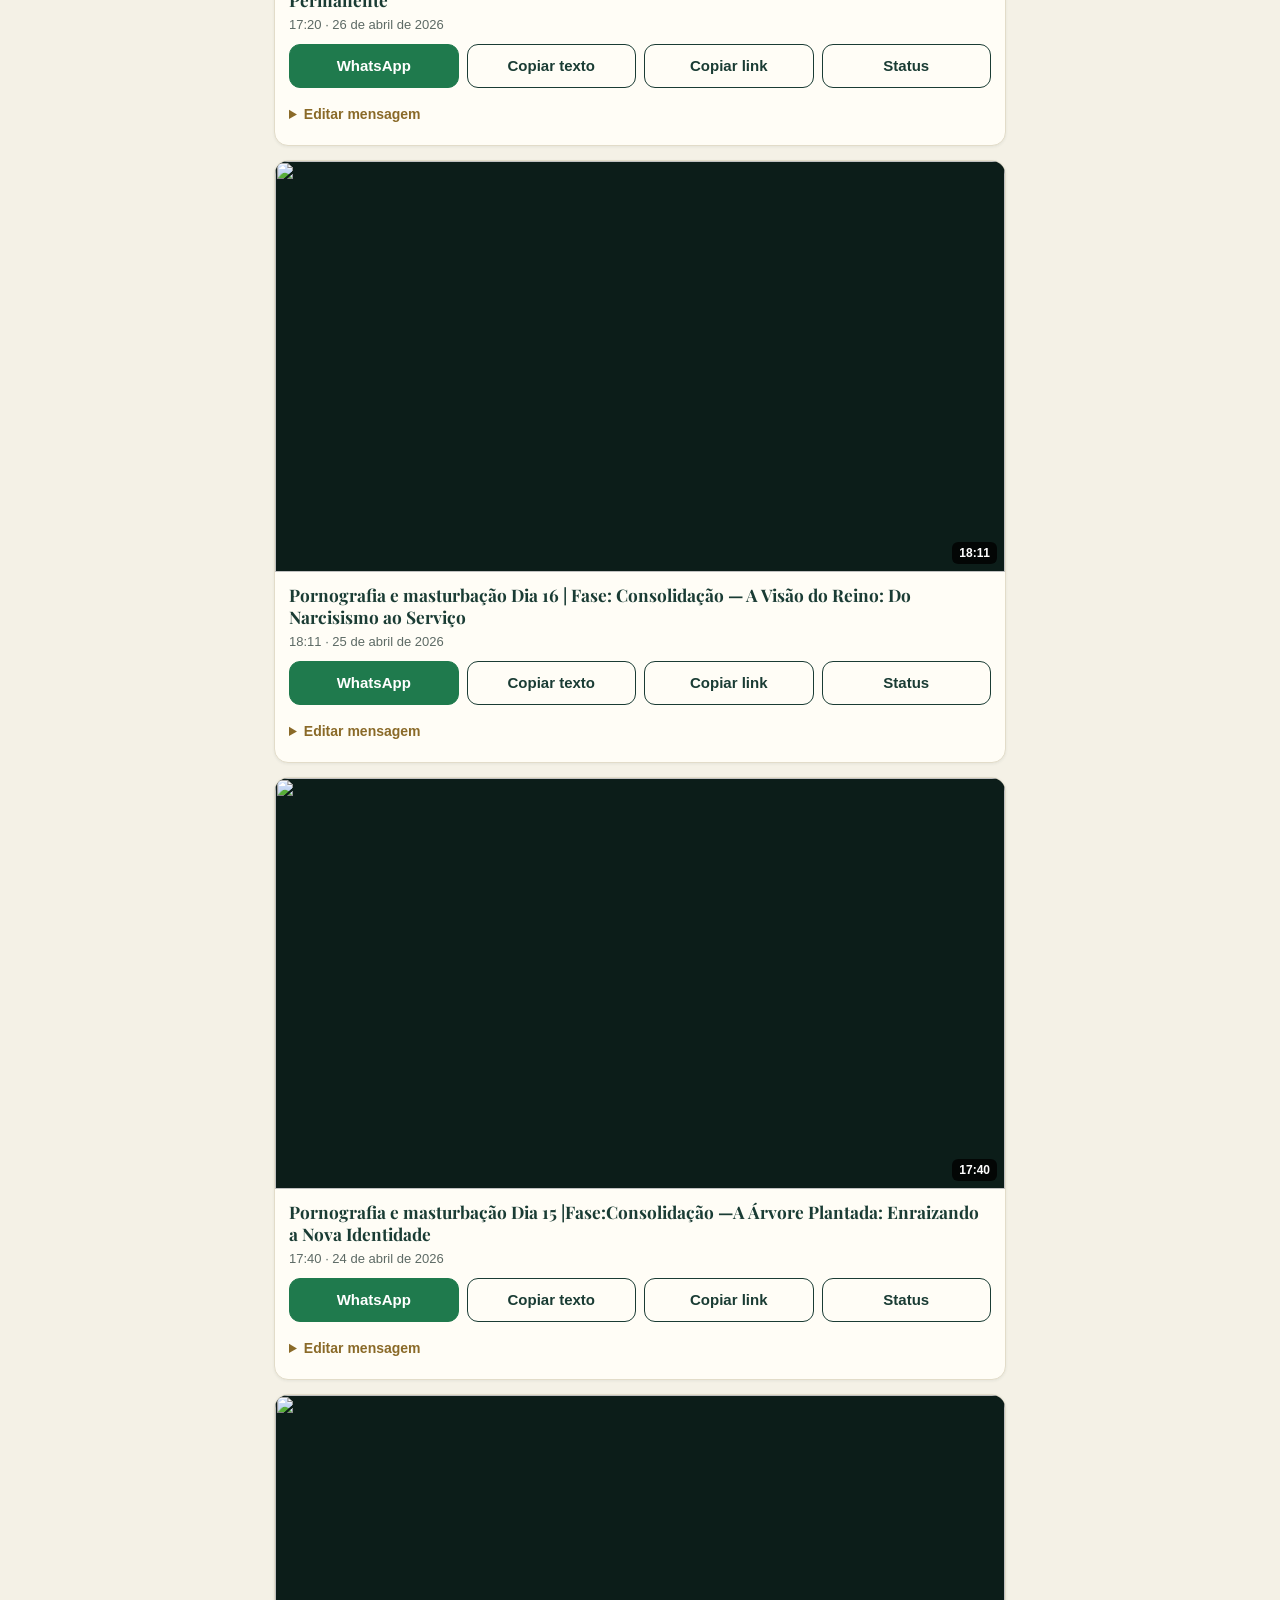
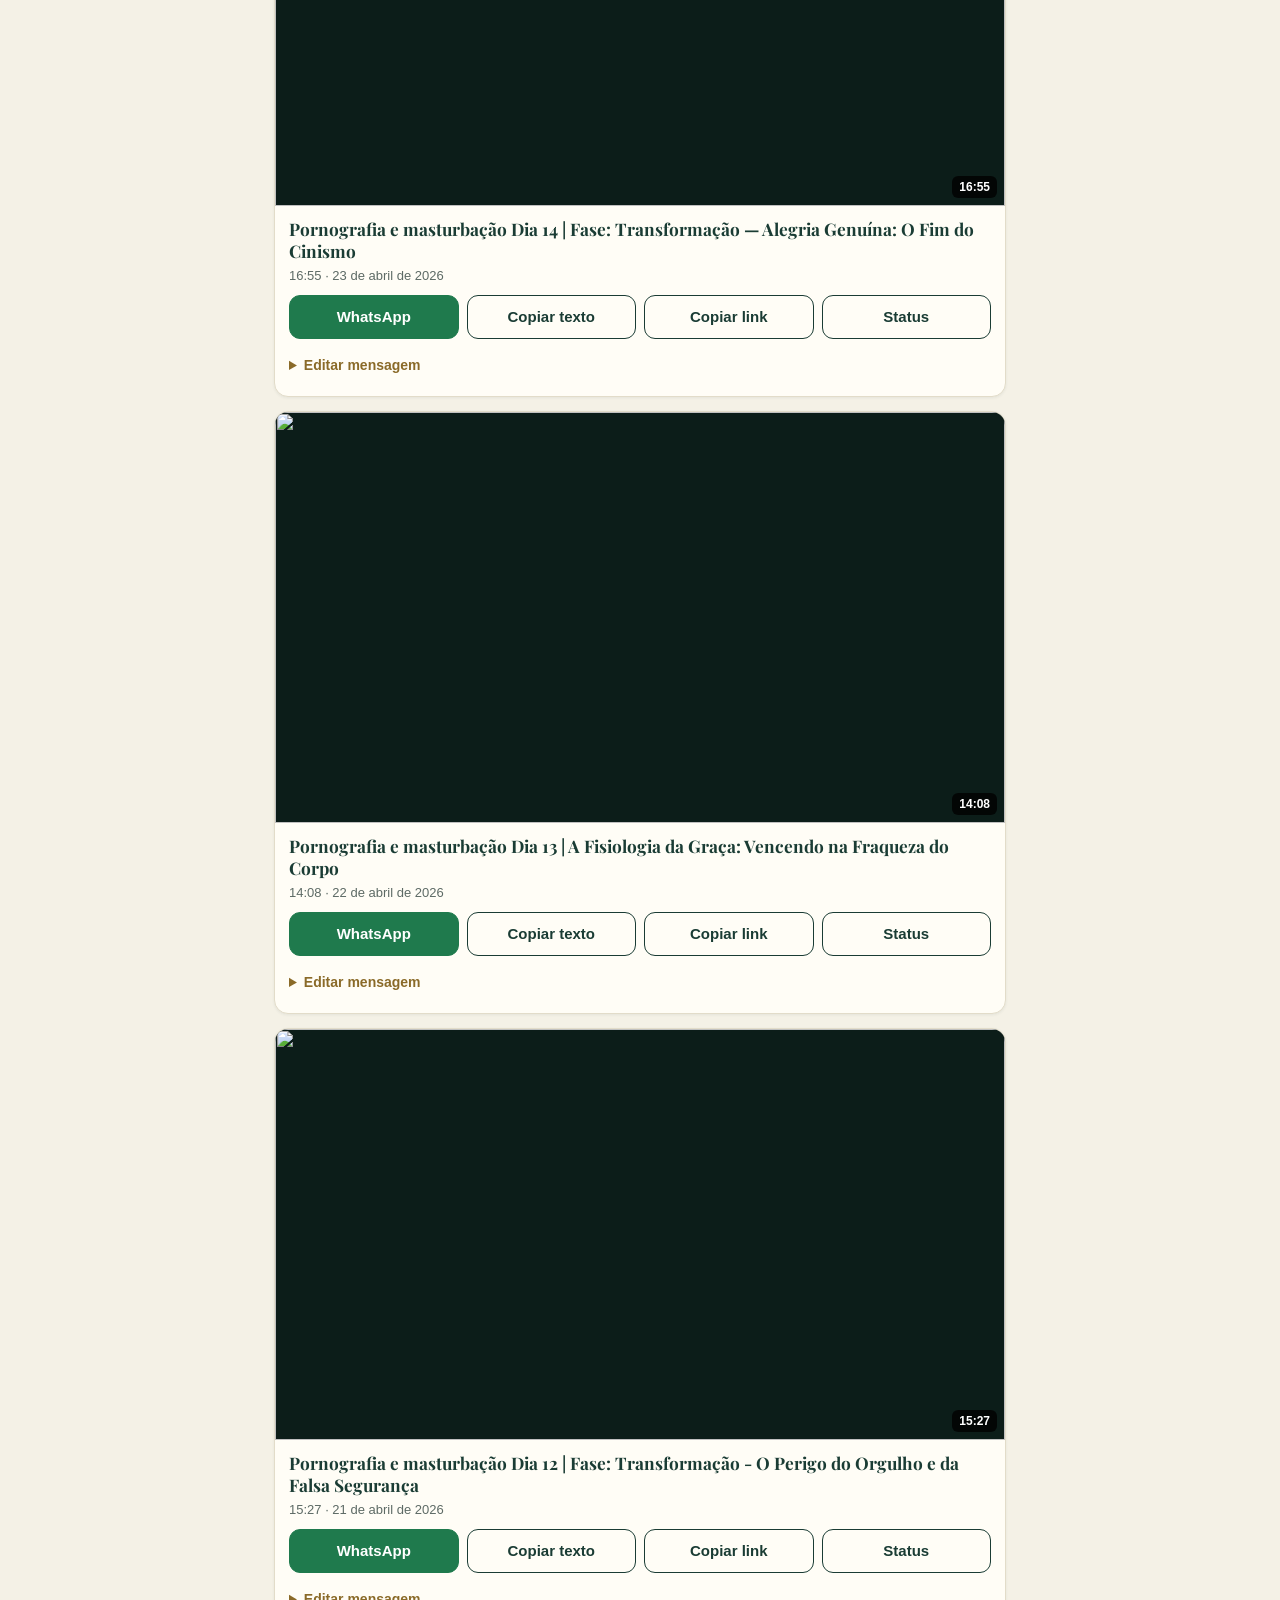
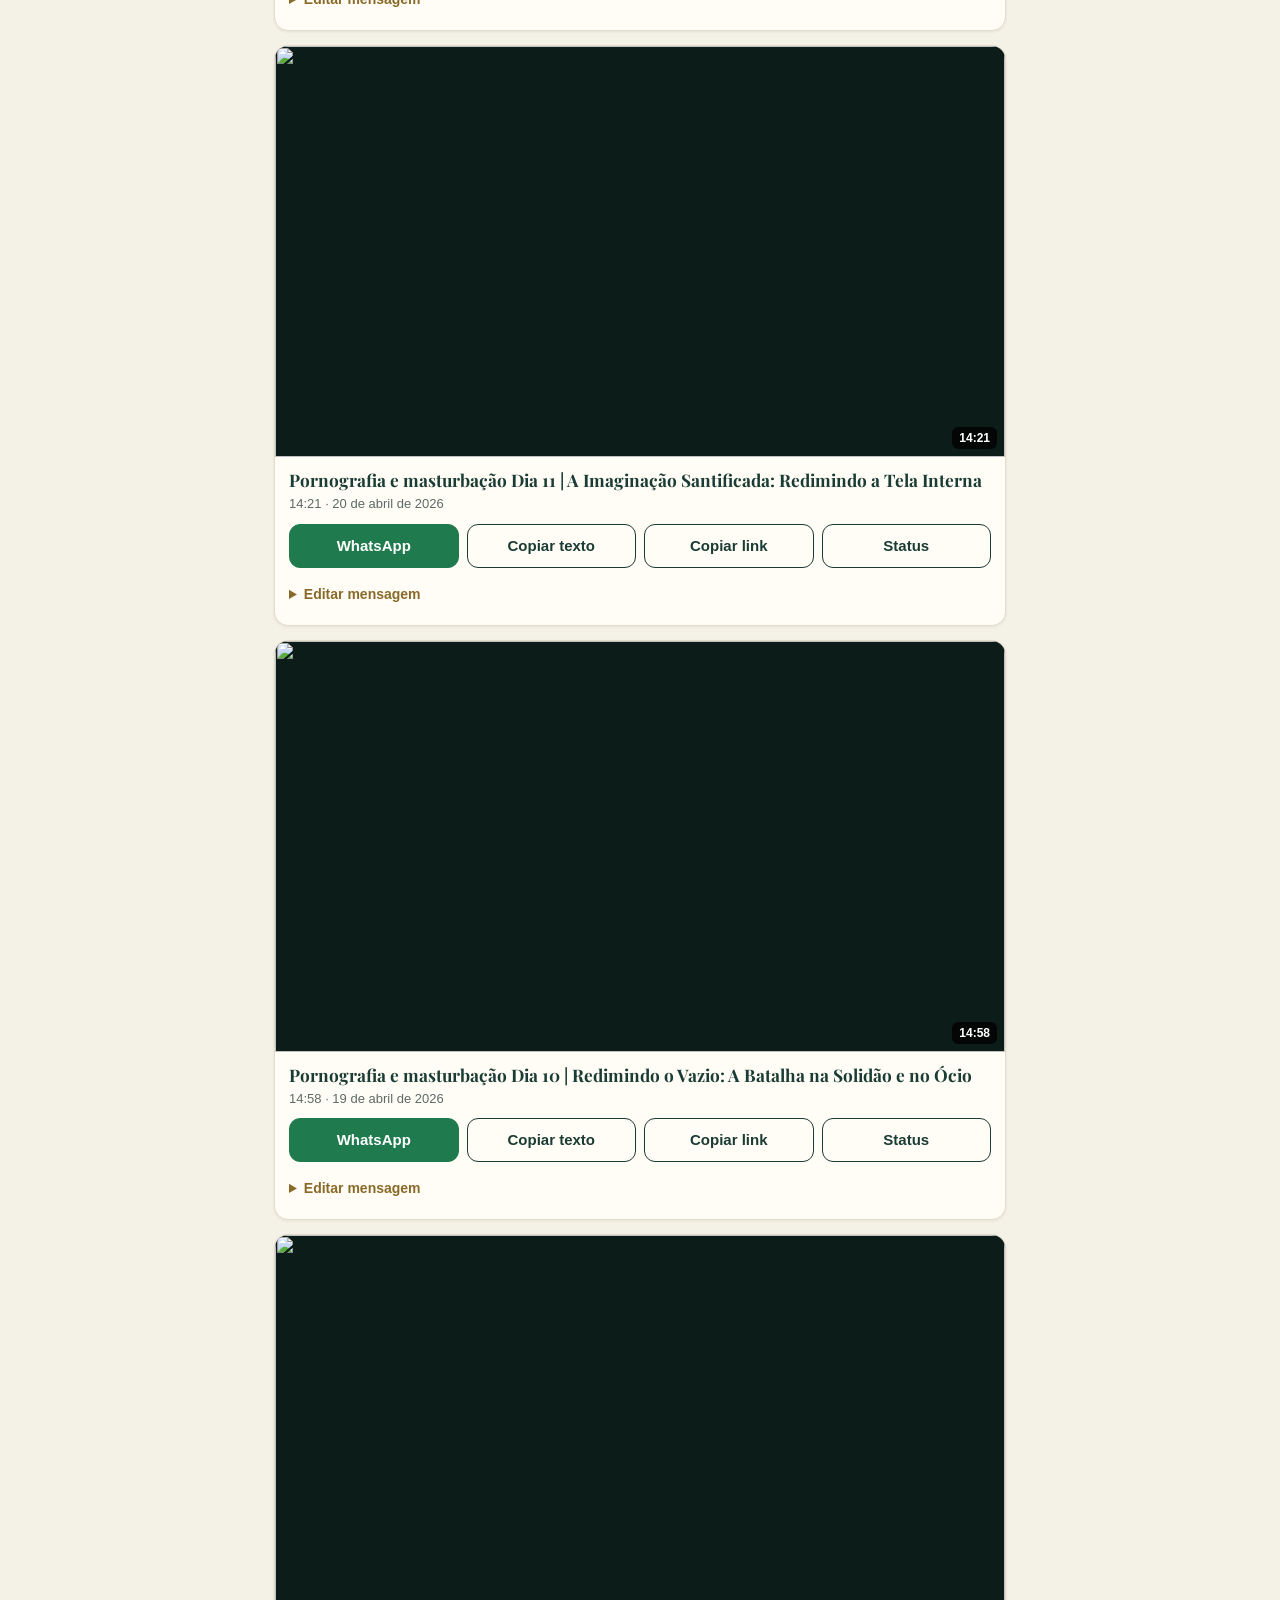
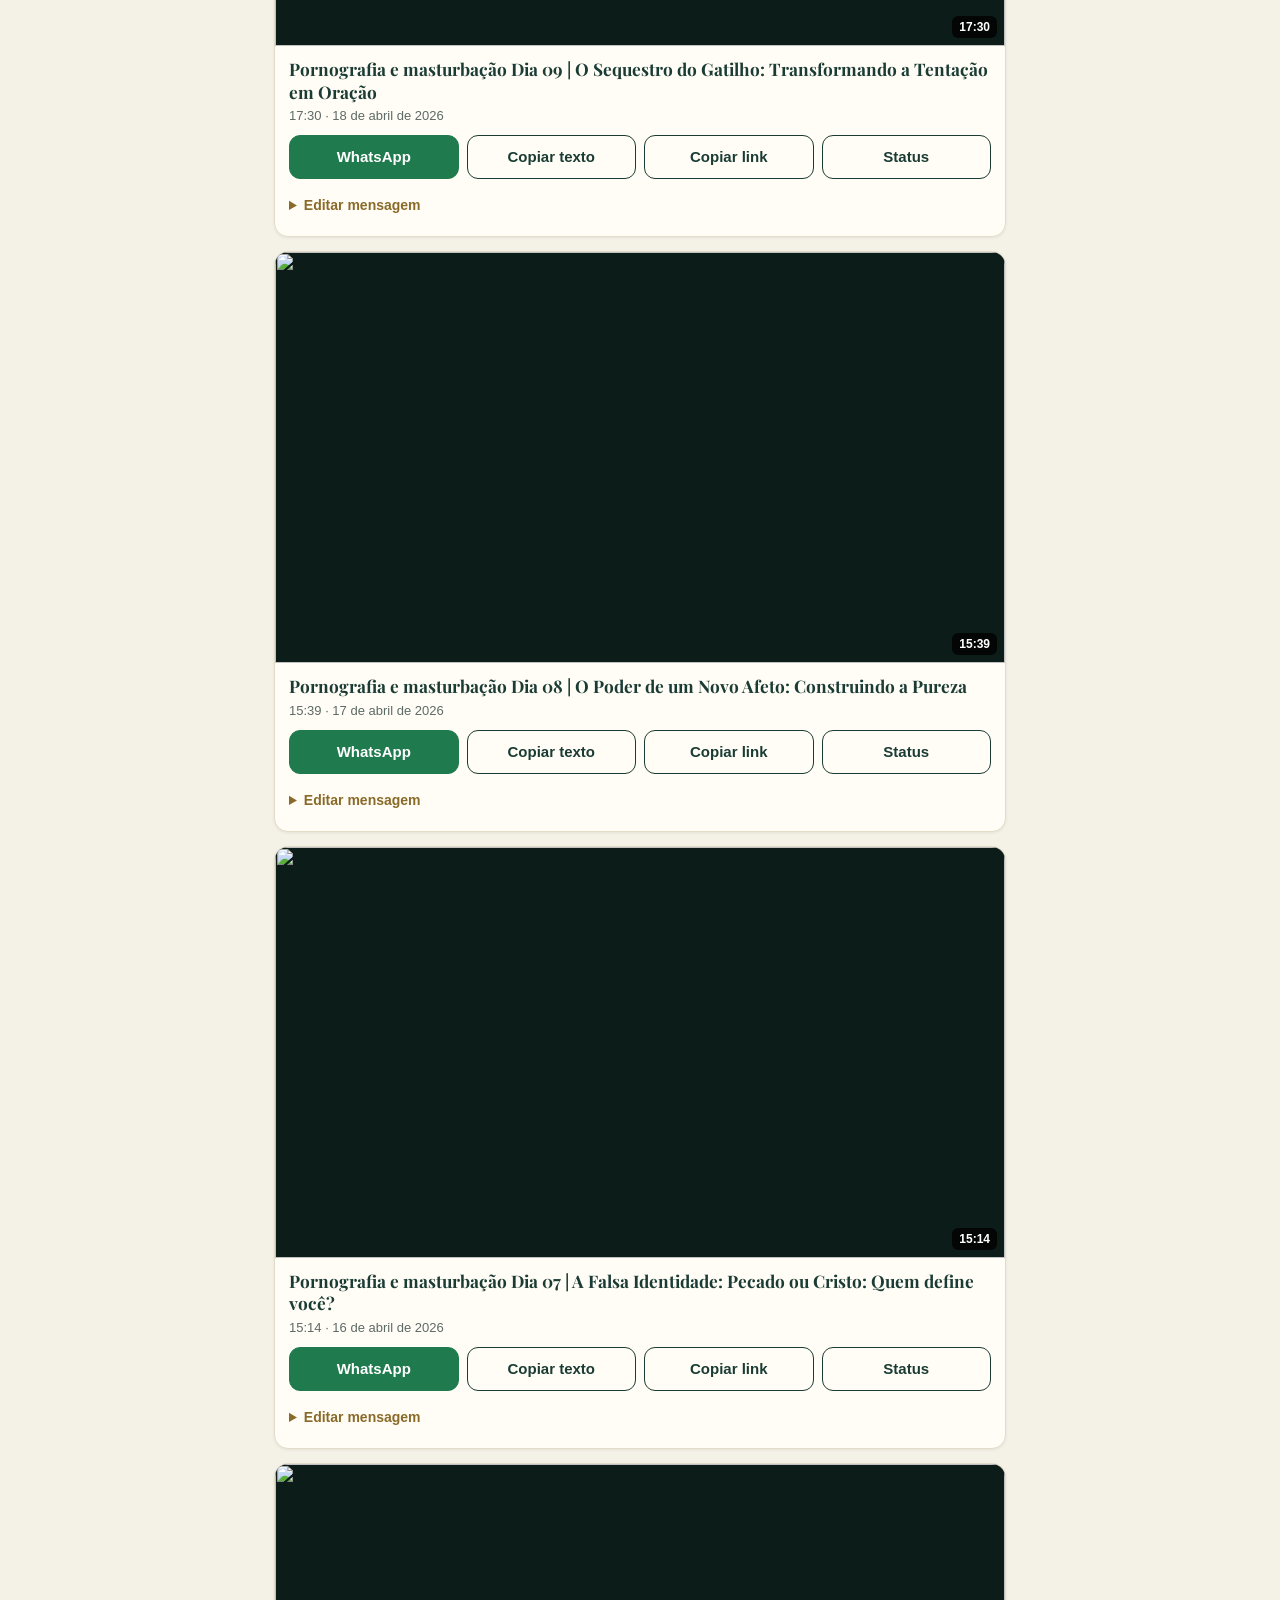
==== commit c206f6f1: "Botão Status: cartões verticais 1080x1920 por vídeo (fase 2) Co-Authored-By: Claude Sonnet 5.5 <nore" ====
--- a/index.html
+++ b/index.html
@@ -38,7 +38,7 @@
 </main>
 
 <footer class="rodape">
-  <p><strong>Como compartilhar:</strong> toque em <em>Compartilhar</em> ou <em>WhatsApp</em>, escolha o grupo e envie. A mensagem já vem pronta e você pode editá-la antes (botão “Editar mensagem”). O link enviado é sempre o do YouTube.</p>
+  <p><strong>Como compartilhar:</strong> toque em <em>Compartilhar</em> ou <em>WhatsApp</em>, escolha o grupo e envie. Para o <strong>status</strong>, toque em <em>Status</em>, escolha “Meu status” (ou “Status”) e, na legenda, cole o texto, que já foi copiado. A mensagem já vem pronta e você pode editá-la antes (botão “Editar mensagem”). O link enviado é sempre o do YouTube.</p>
   <p><strong>Sobre esta página:</strong> página pública do canal <a href="https://www.youtube.com/@cristaointegral" rel="noopener">Cristão Integral</a> no YouTube. Ela também é a página inicial do aplicativo “Estudio Cristao Integral”, de uso exclusivo do dono do canal, que usa a YouTube API Services apenas para enviar e agendar vídeos do próprio canal.</p>
   <p><a href="privacidade.html">Política de privacidade</a> · <a href="https://www.youtube.com/@cristaointegral" rel="noopener">Canal no YouTube</a></p>
   <p id="atualizado" class="mini"></p>
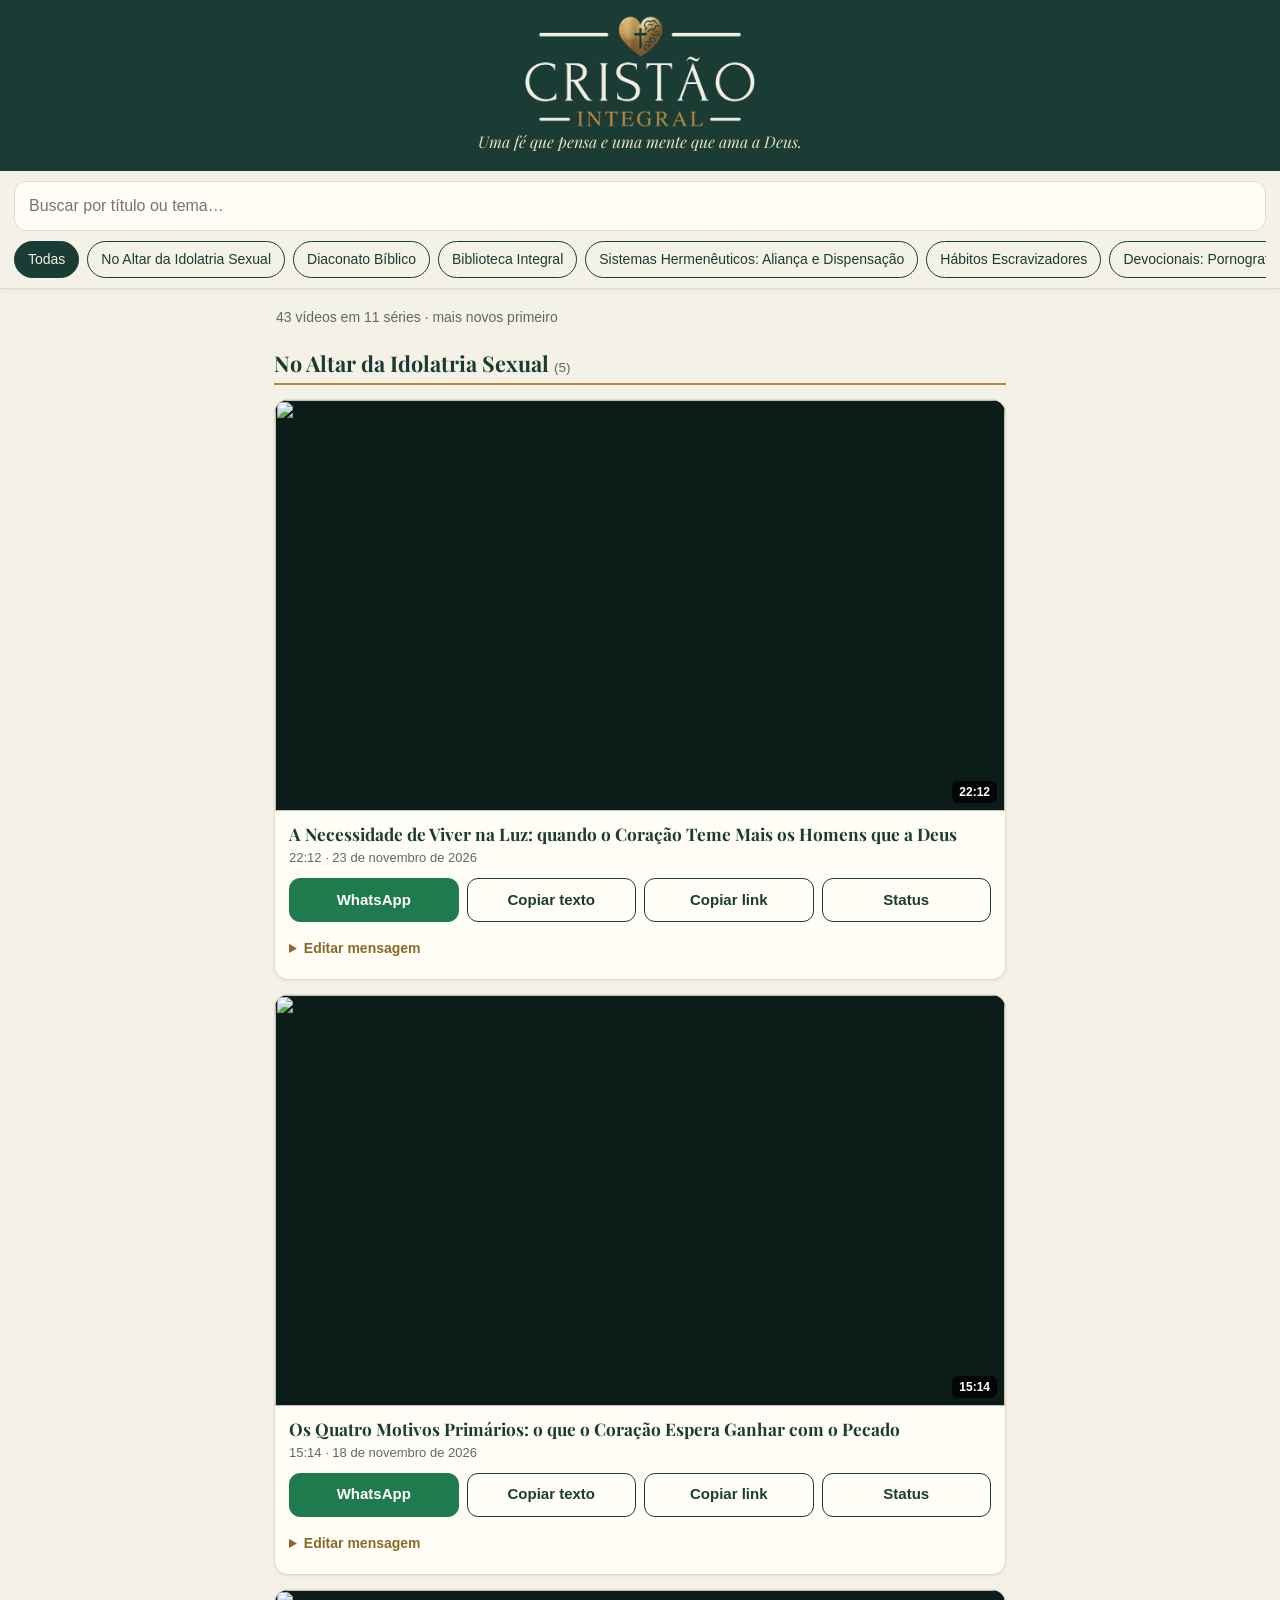
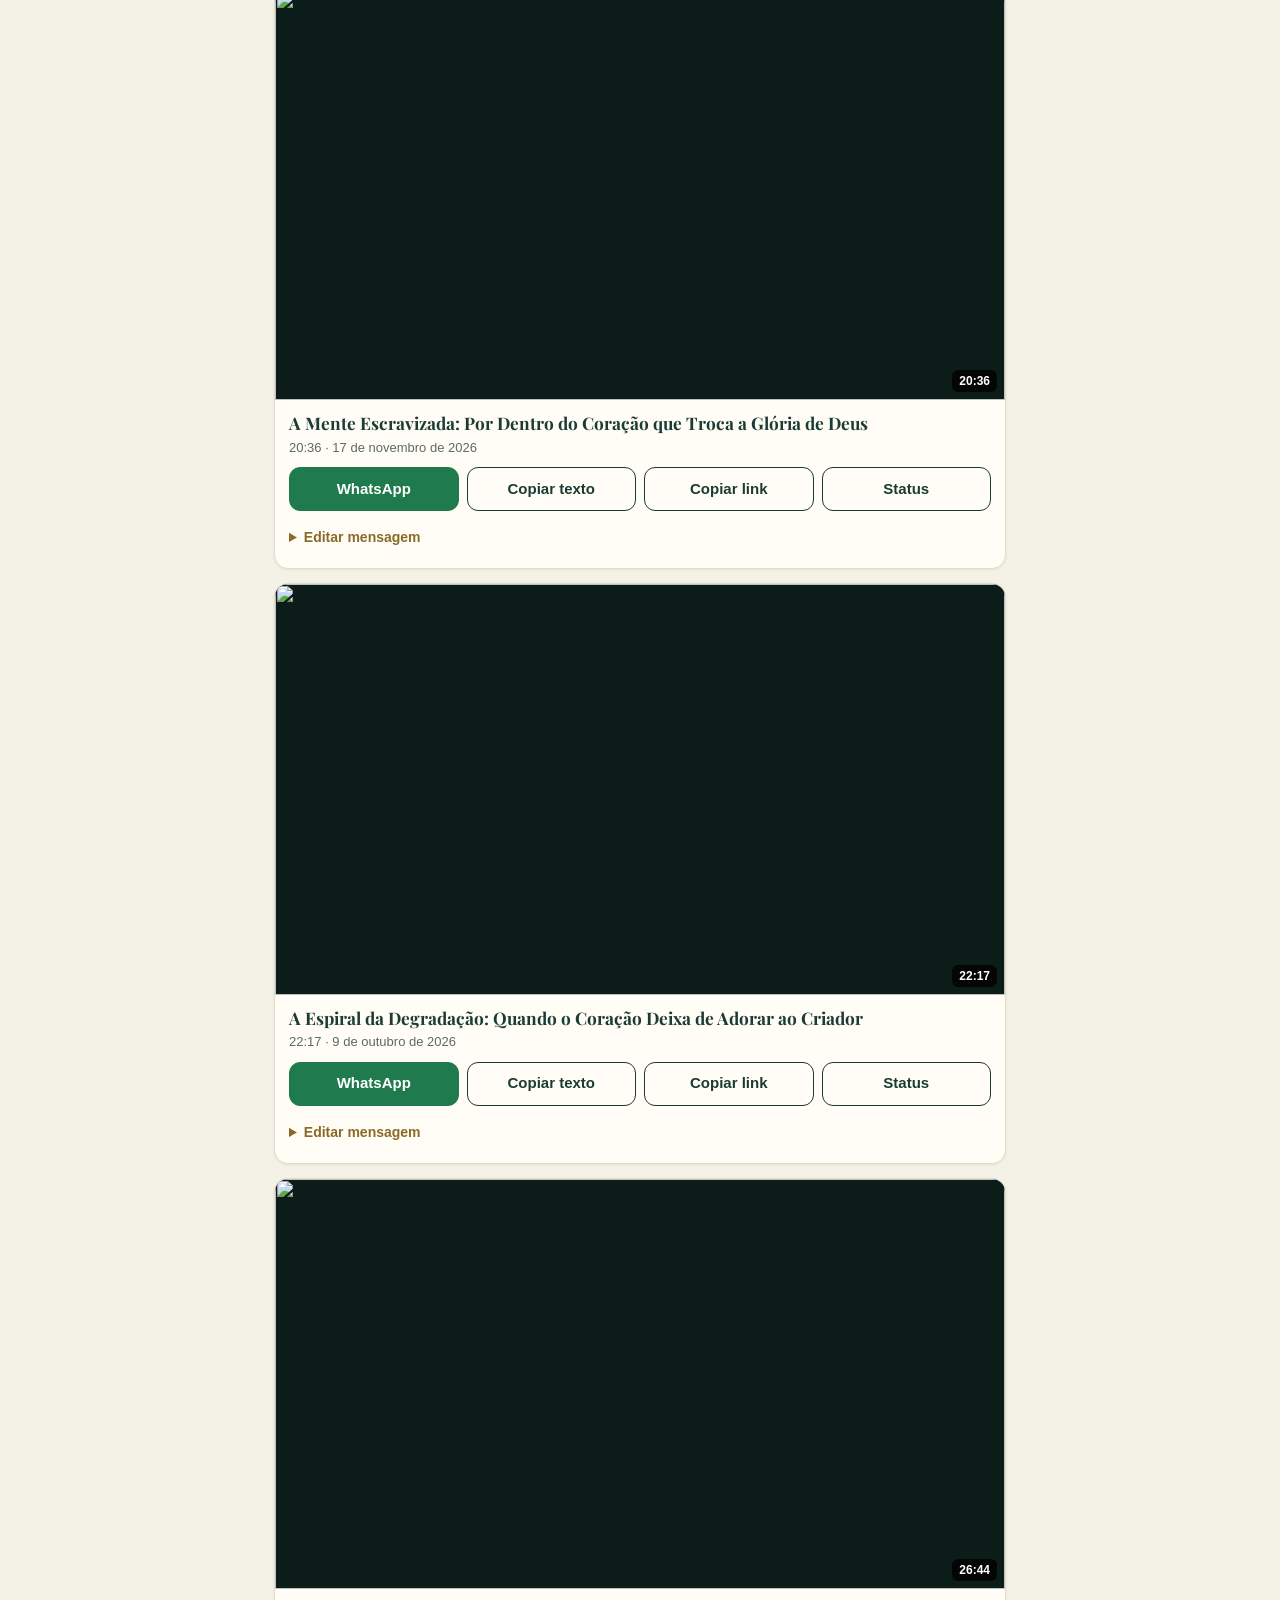
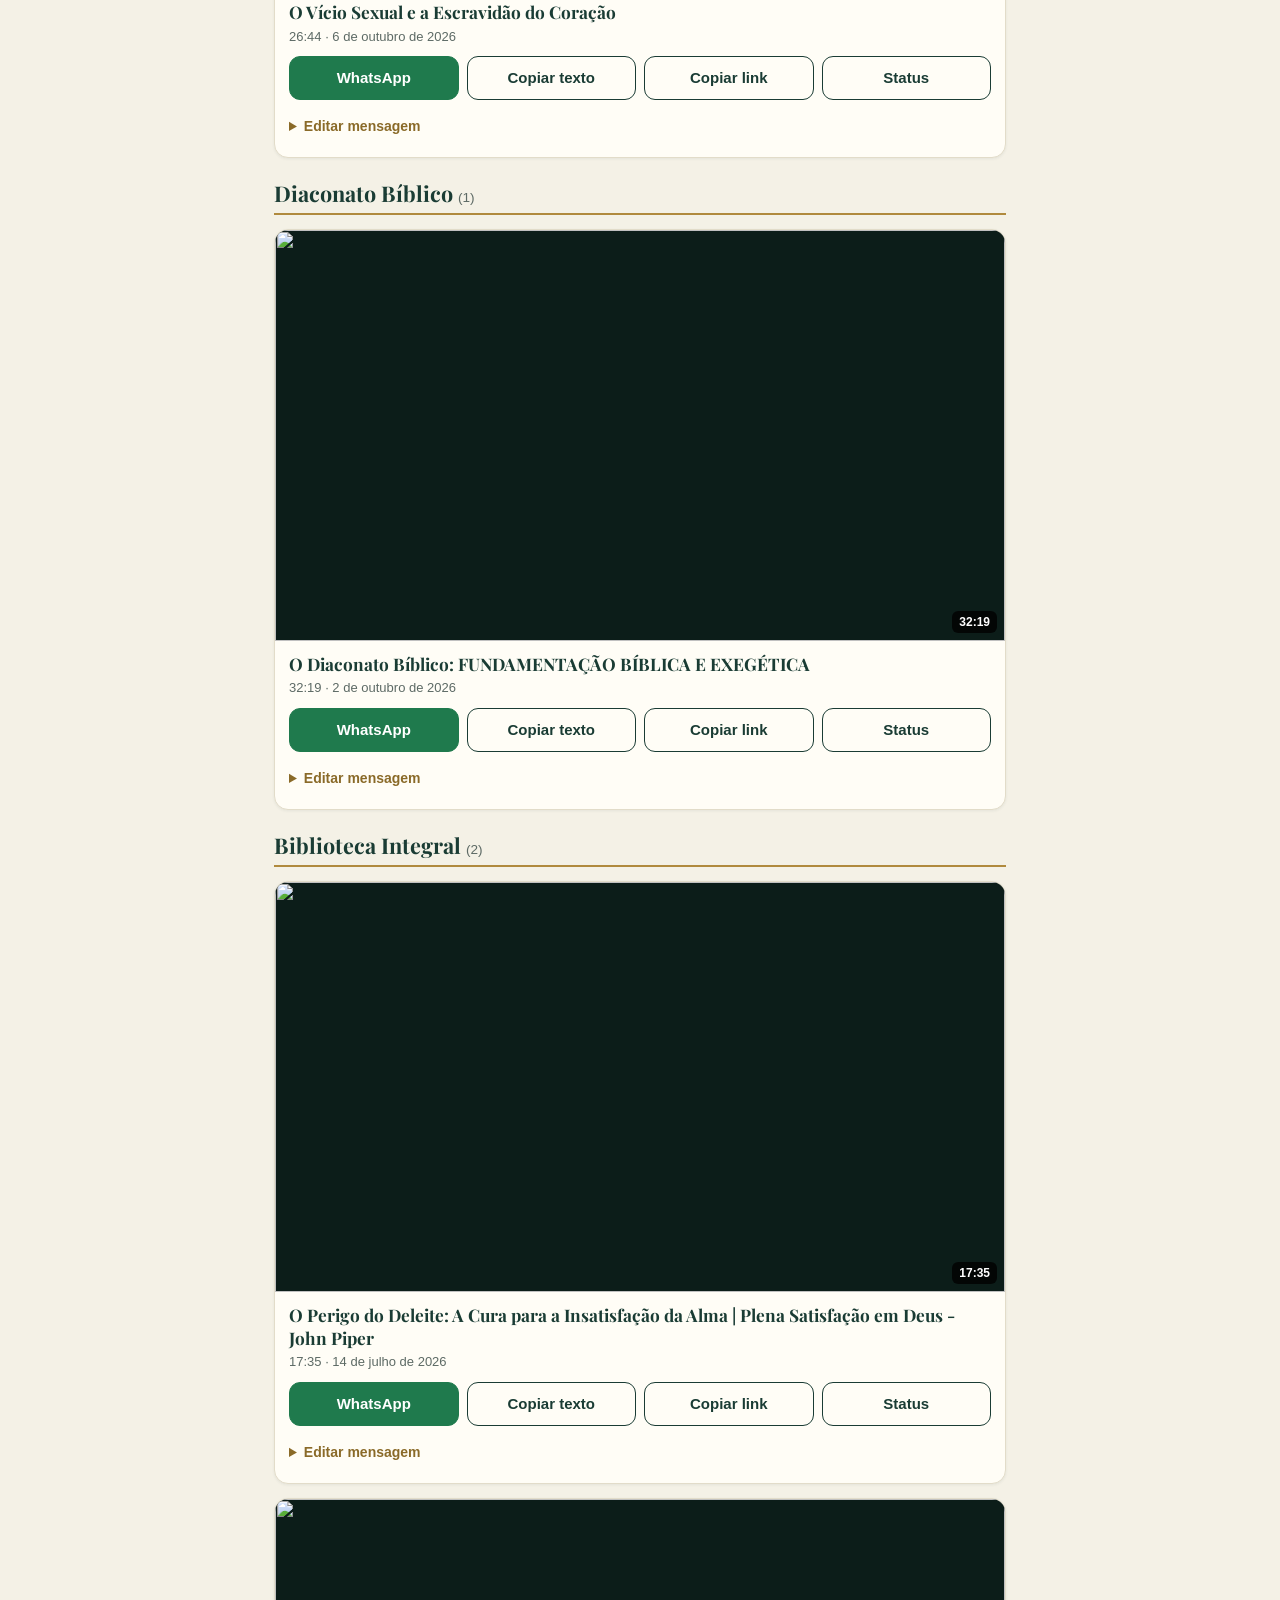
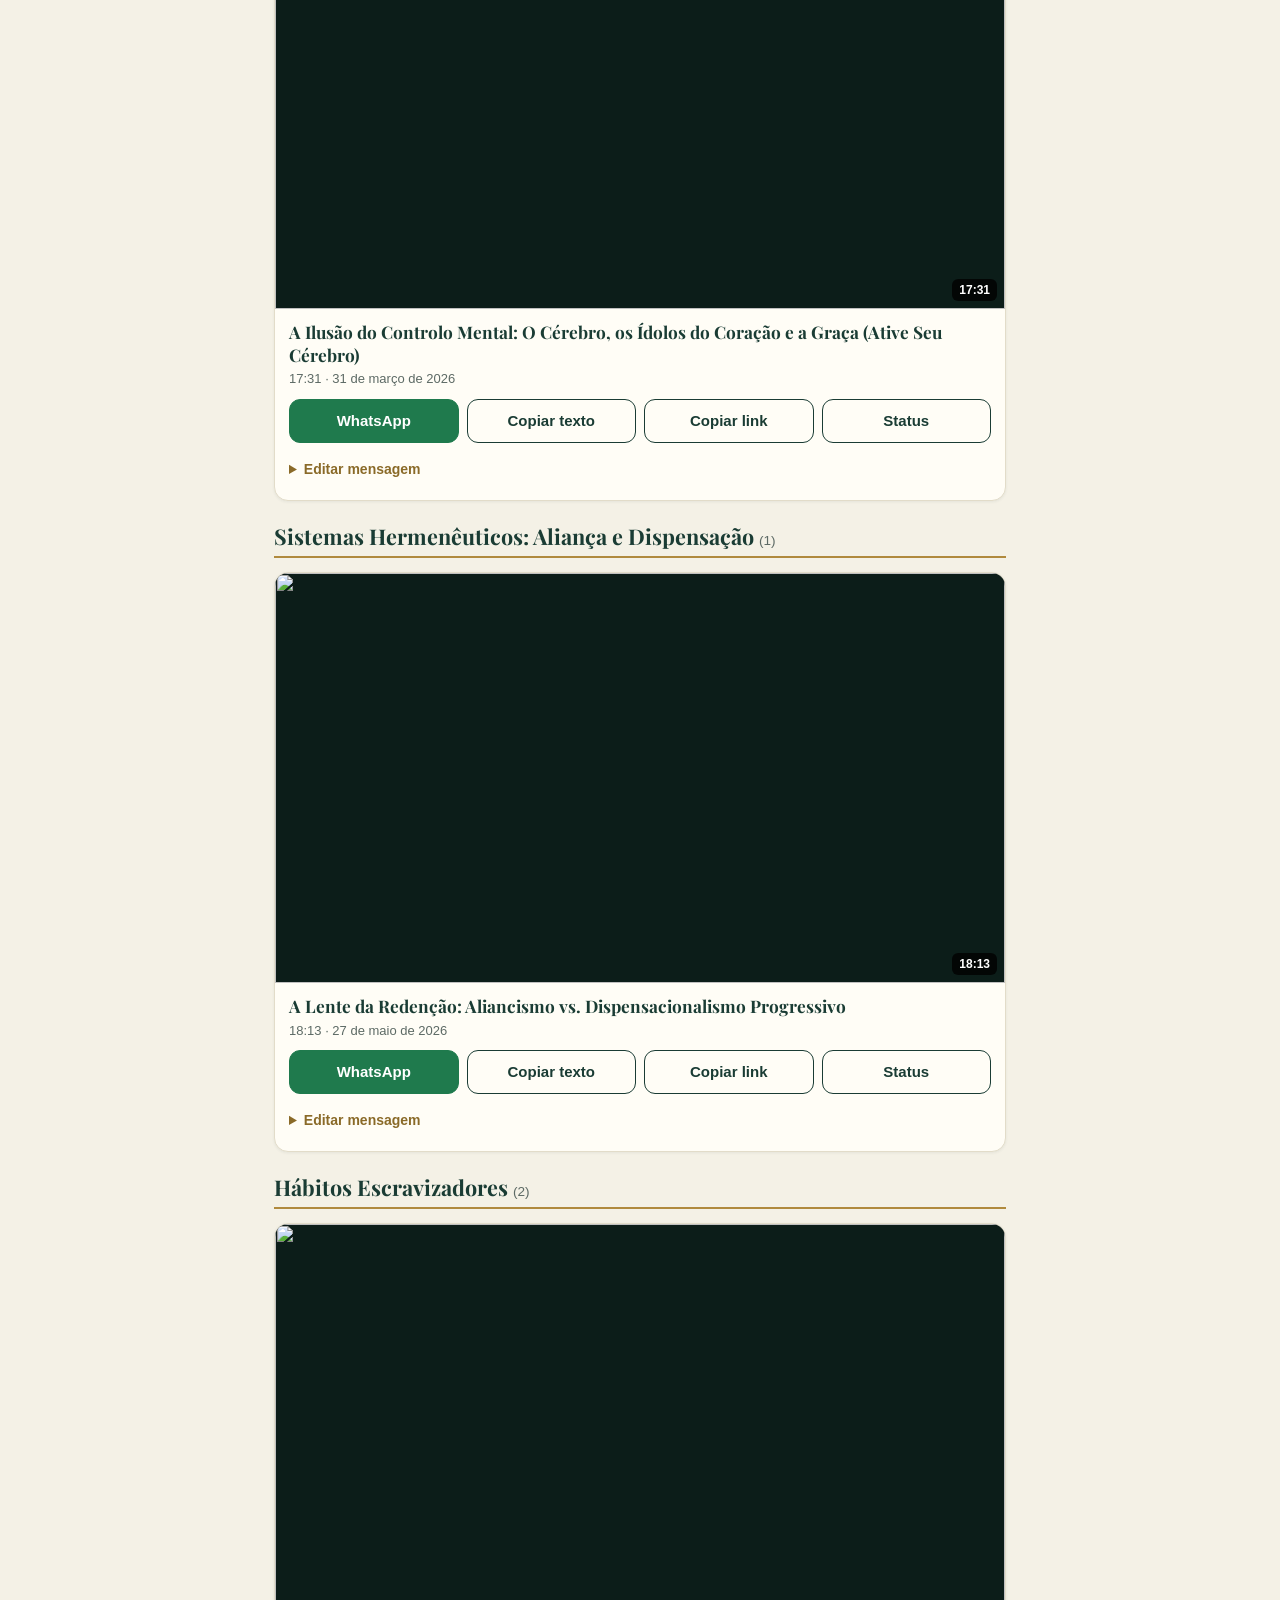
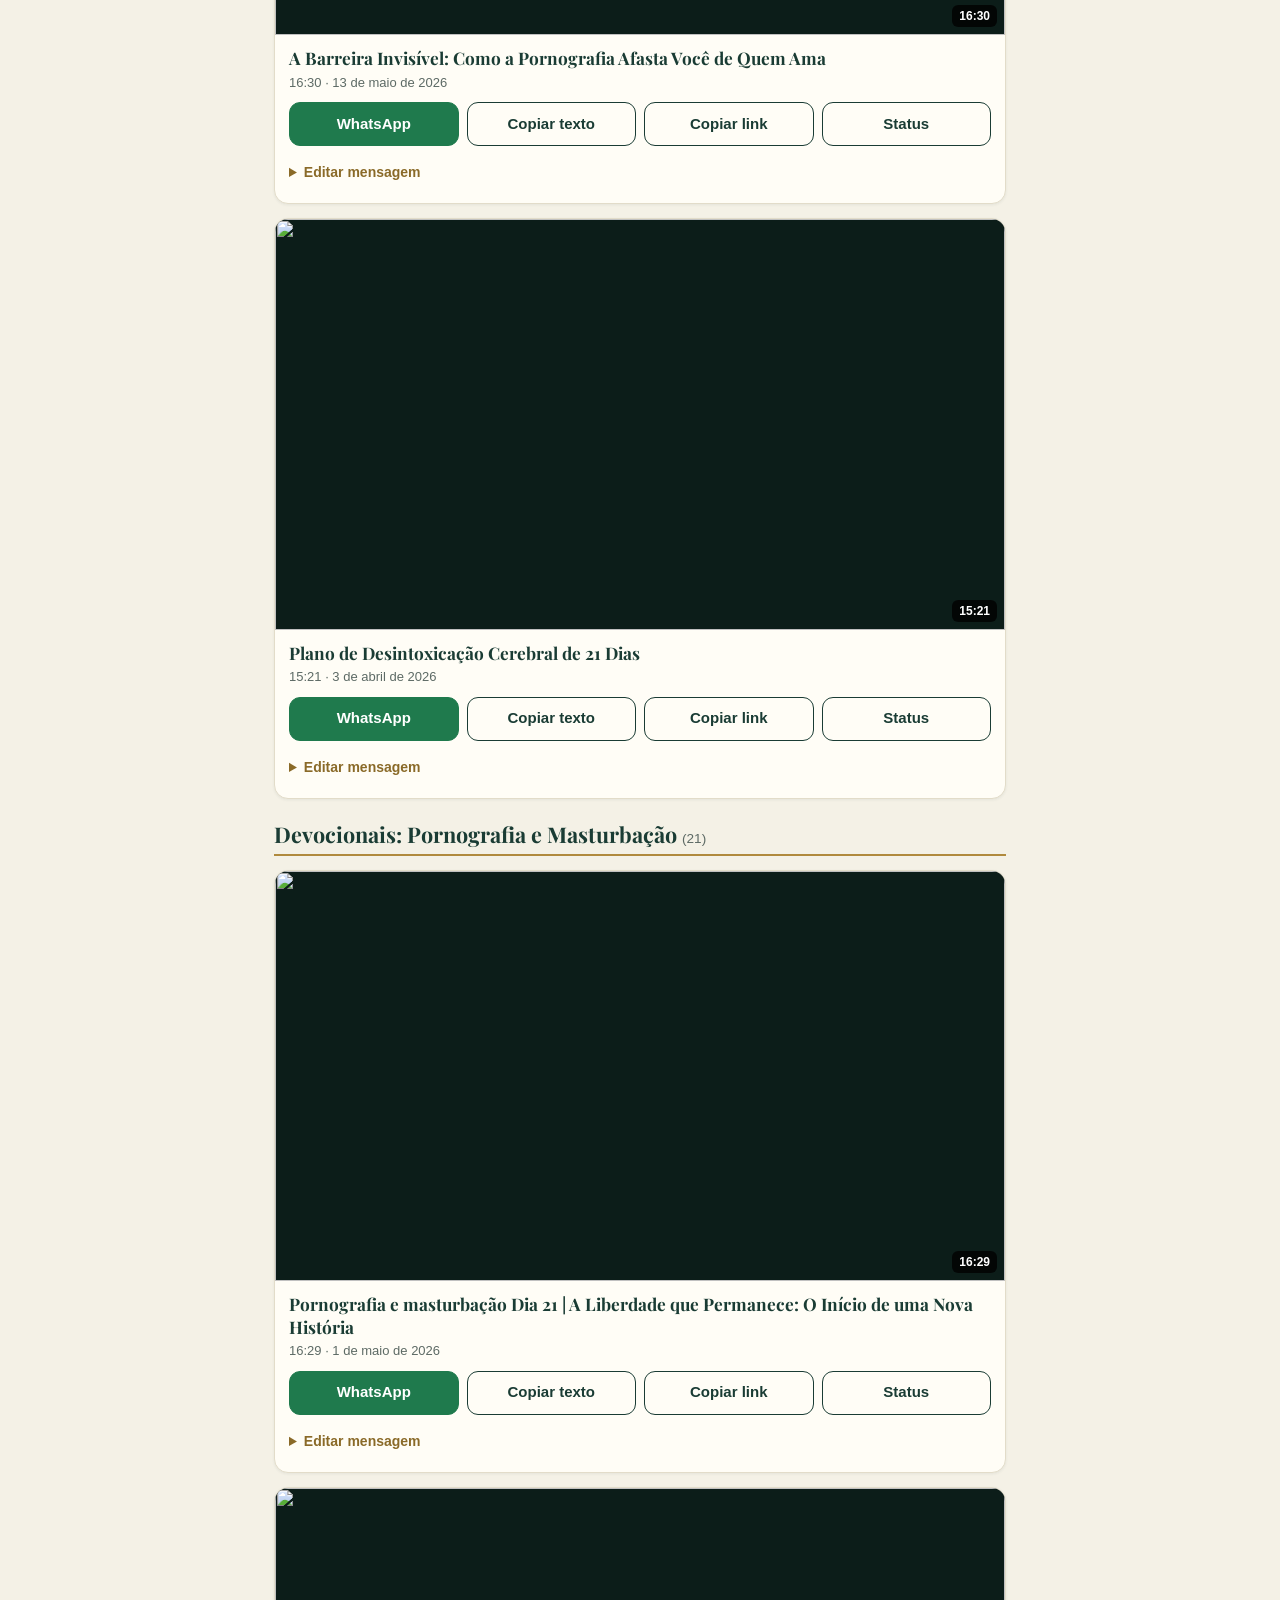
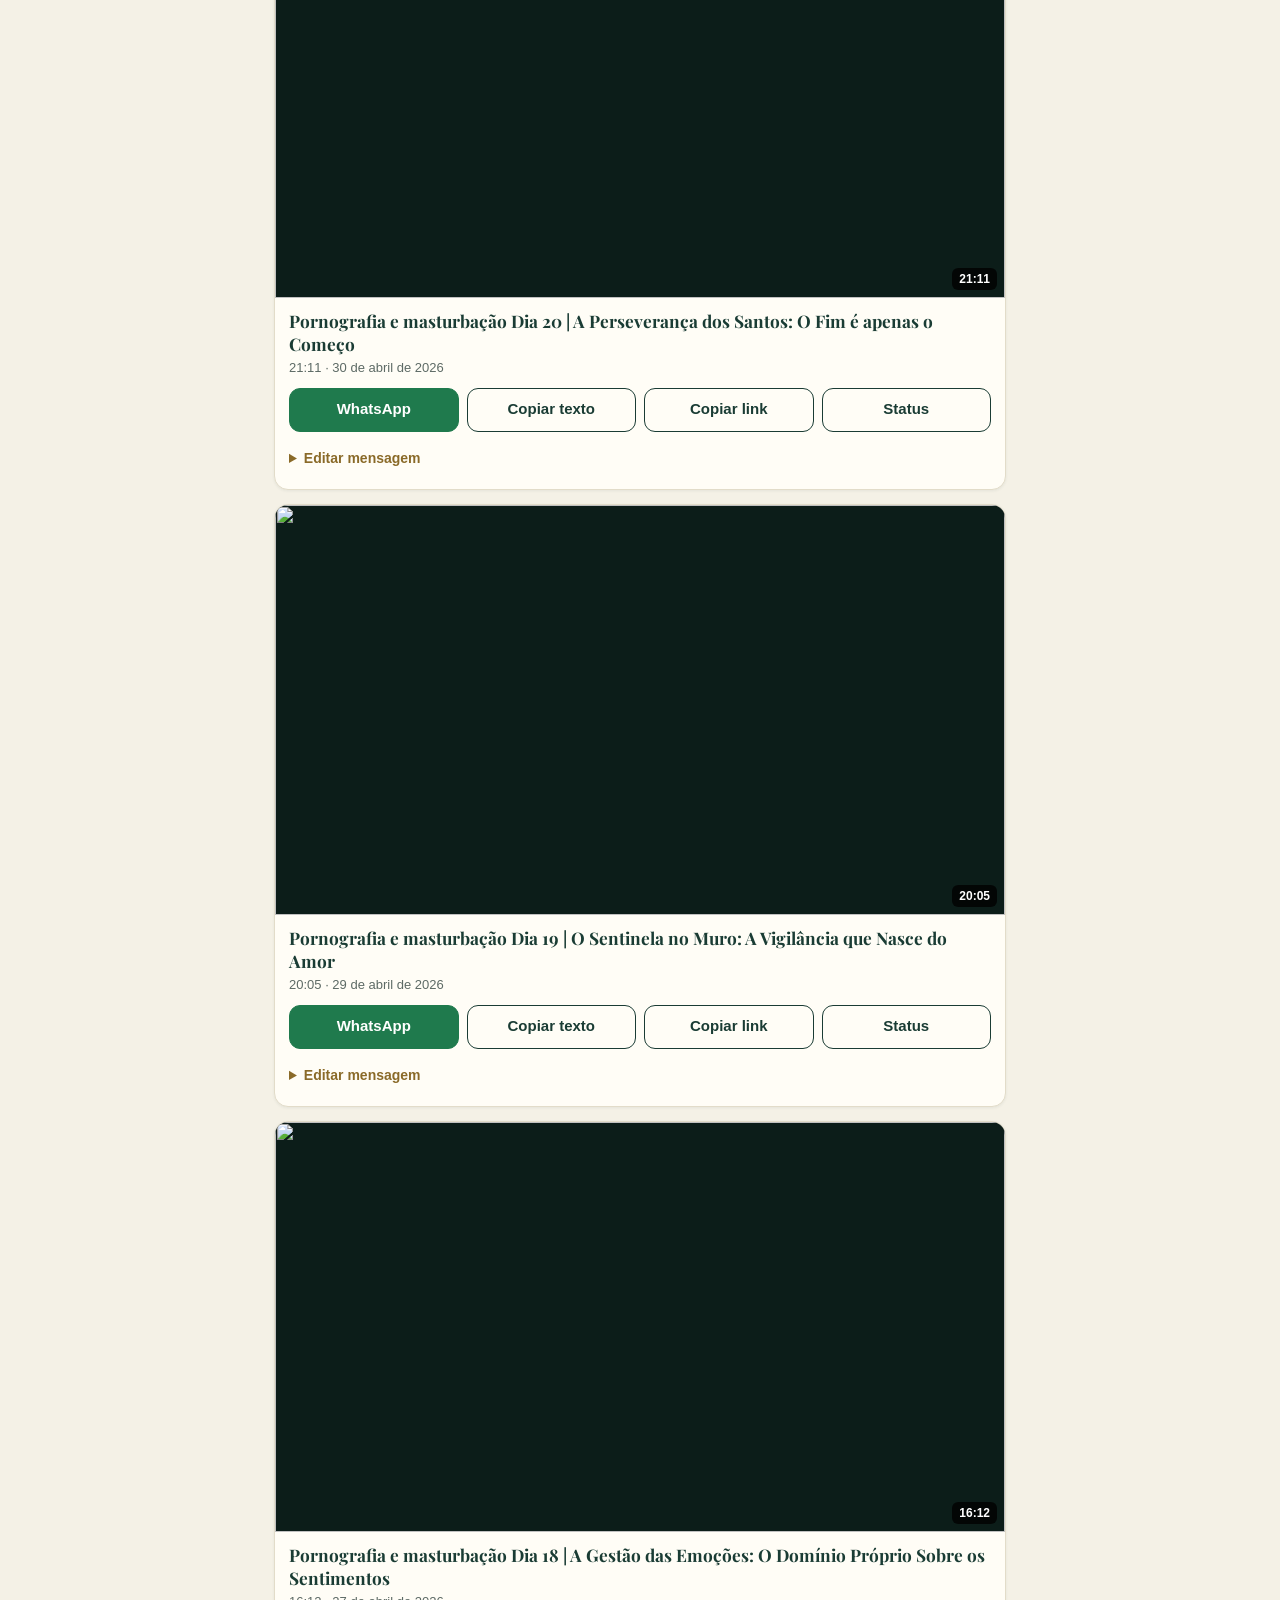
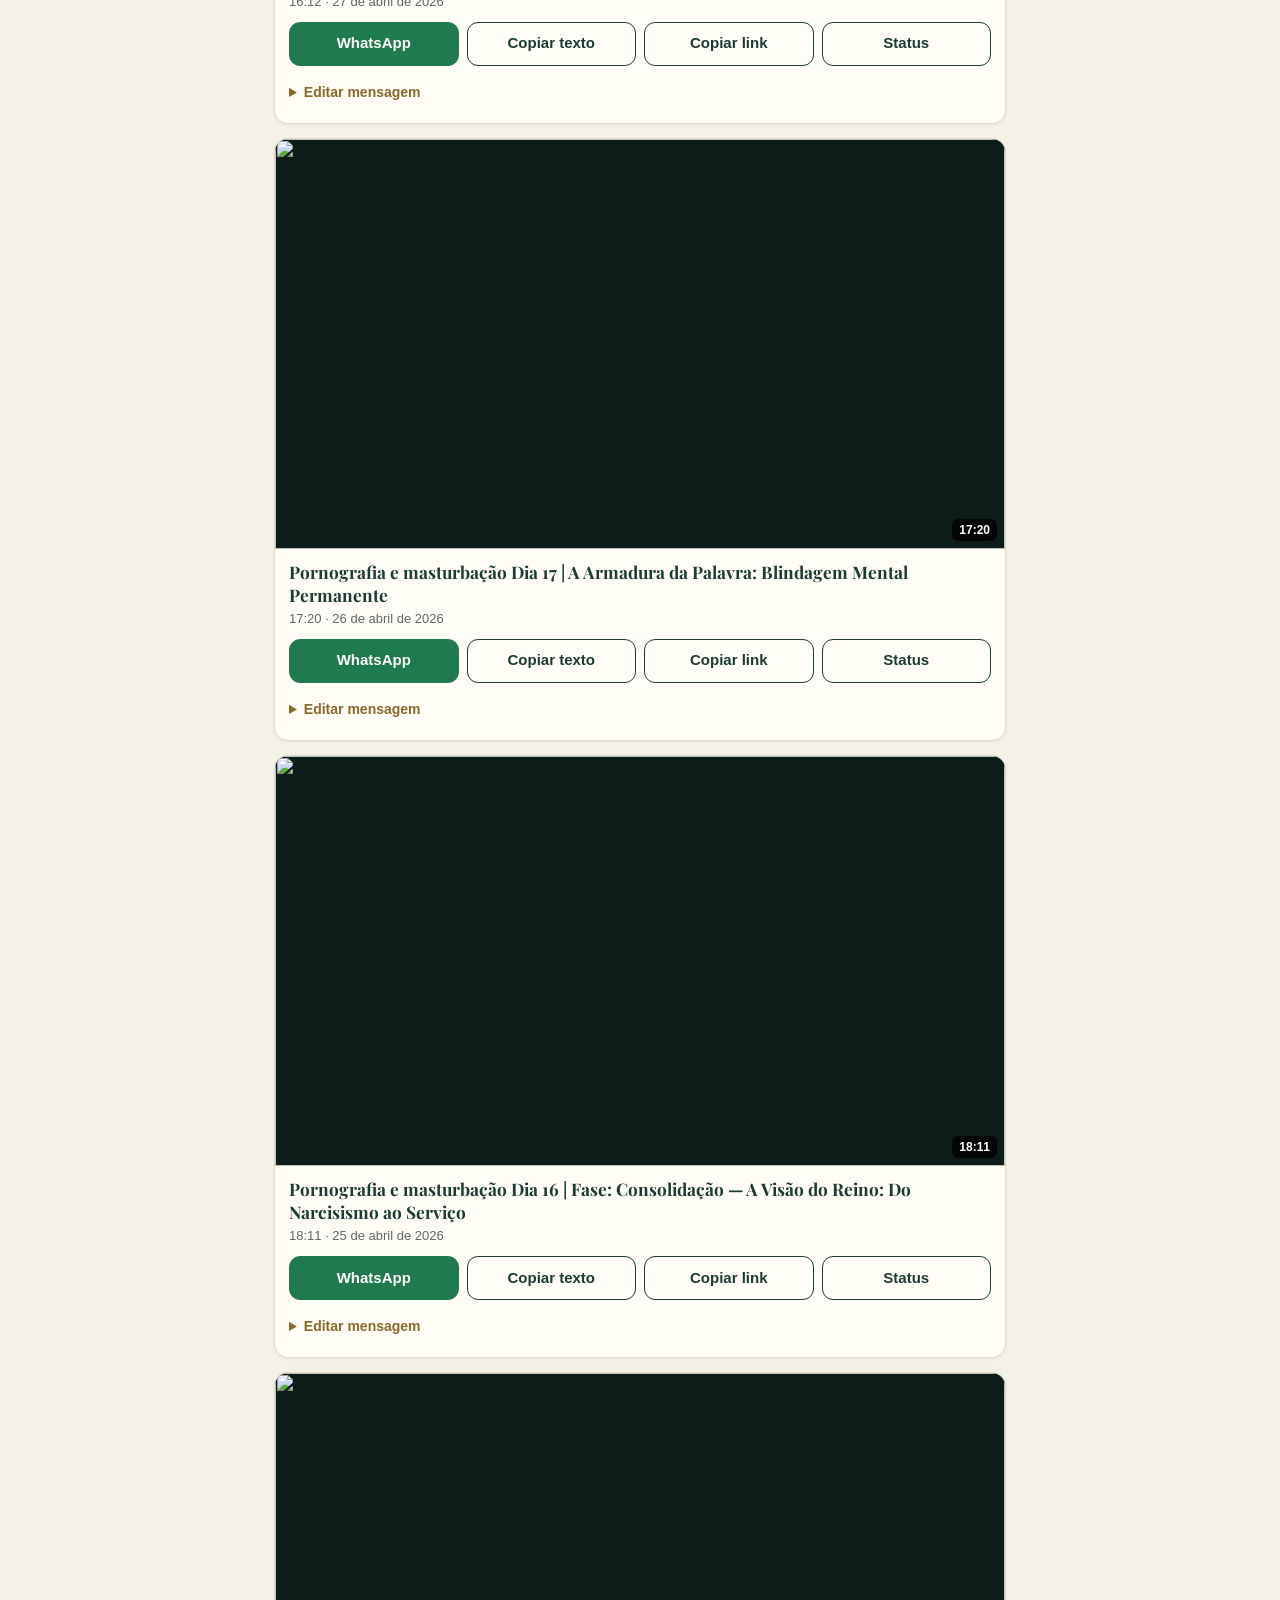
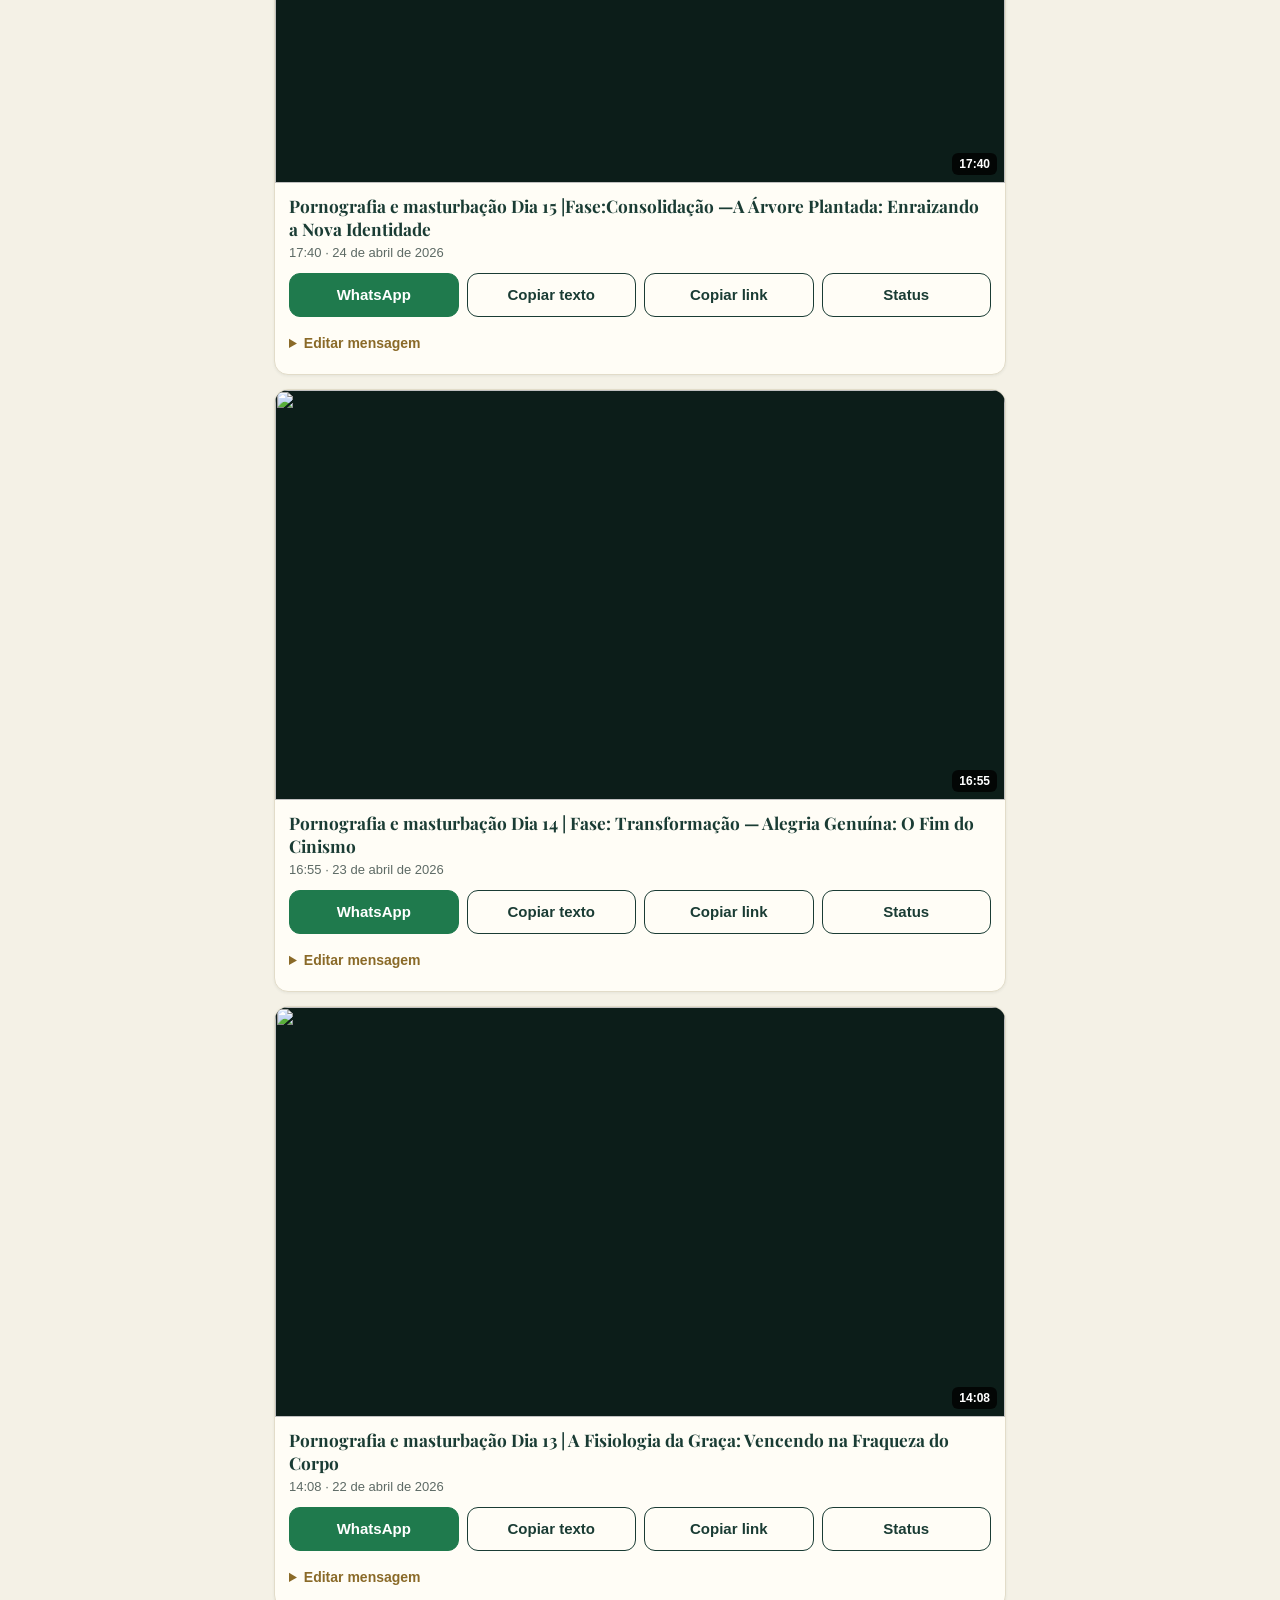
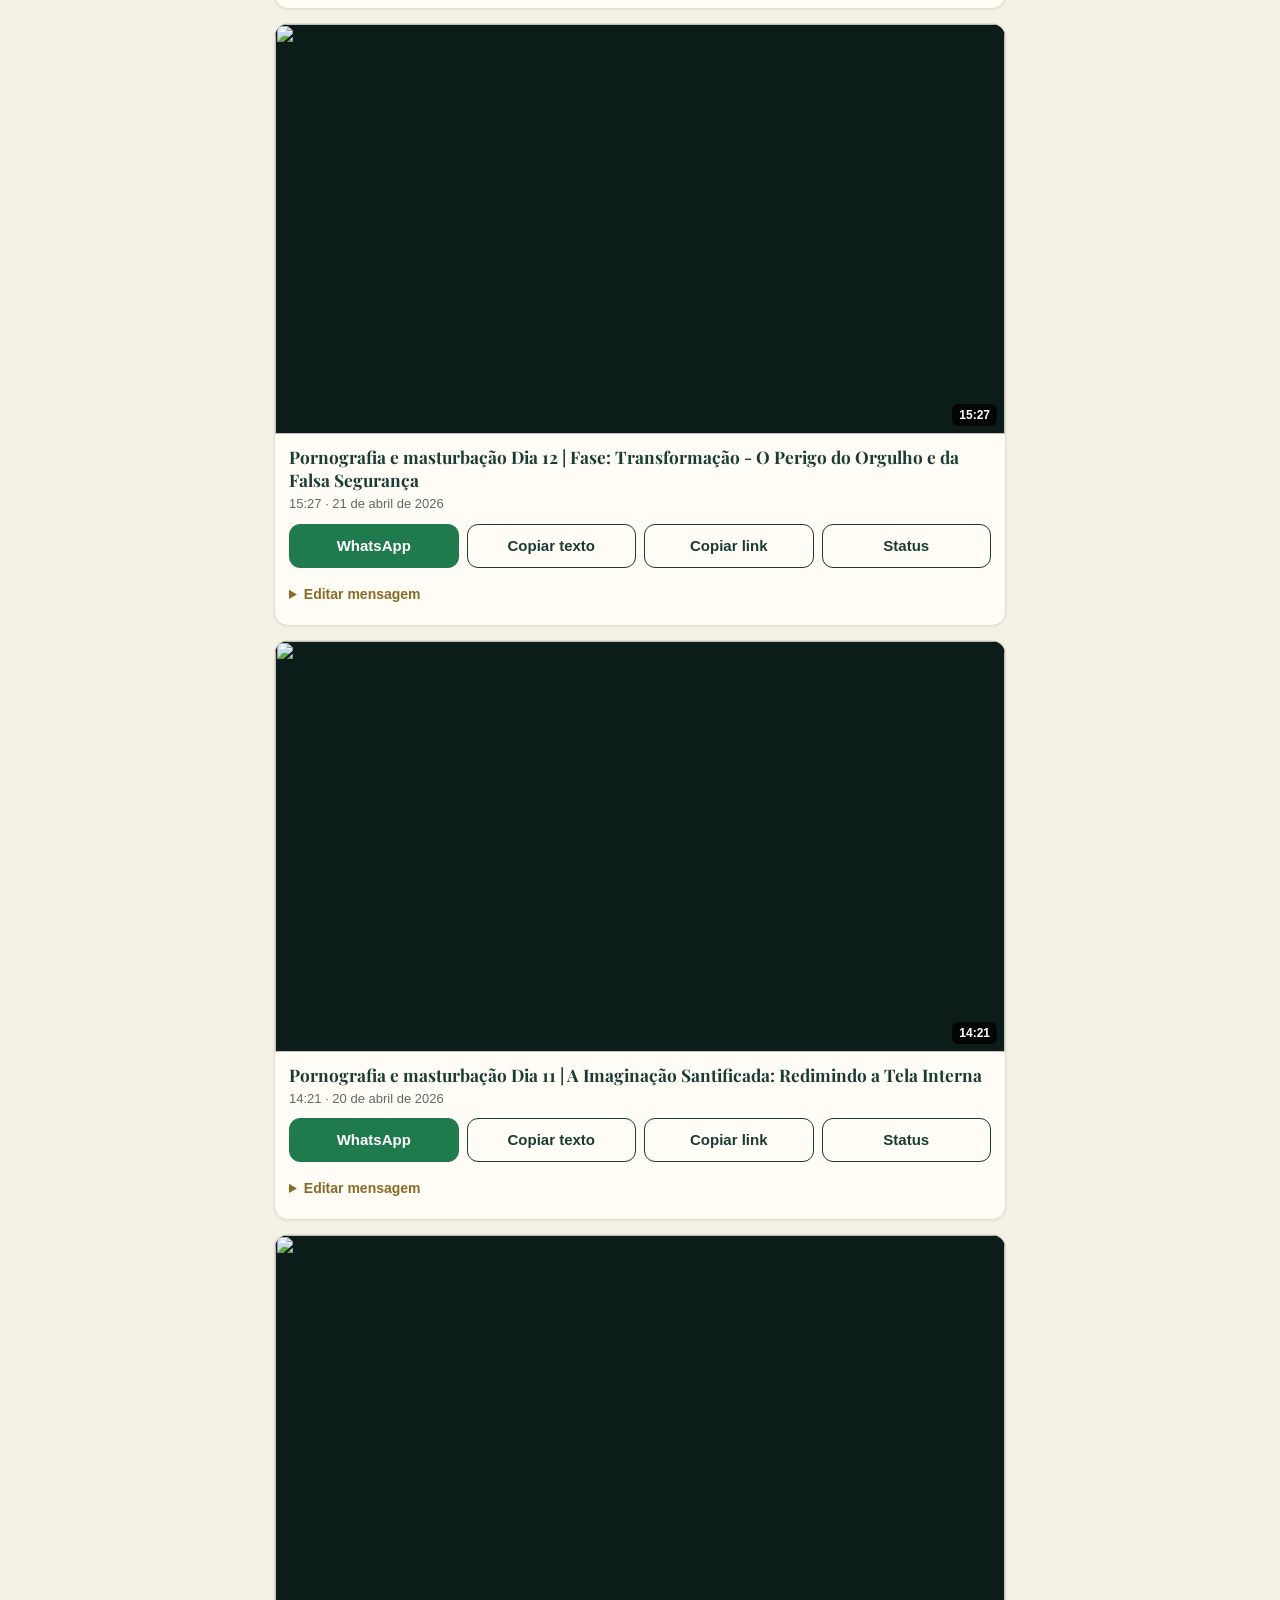
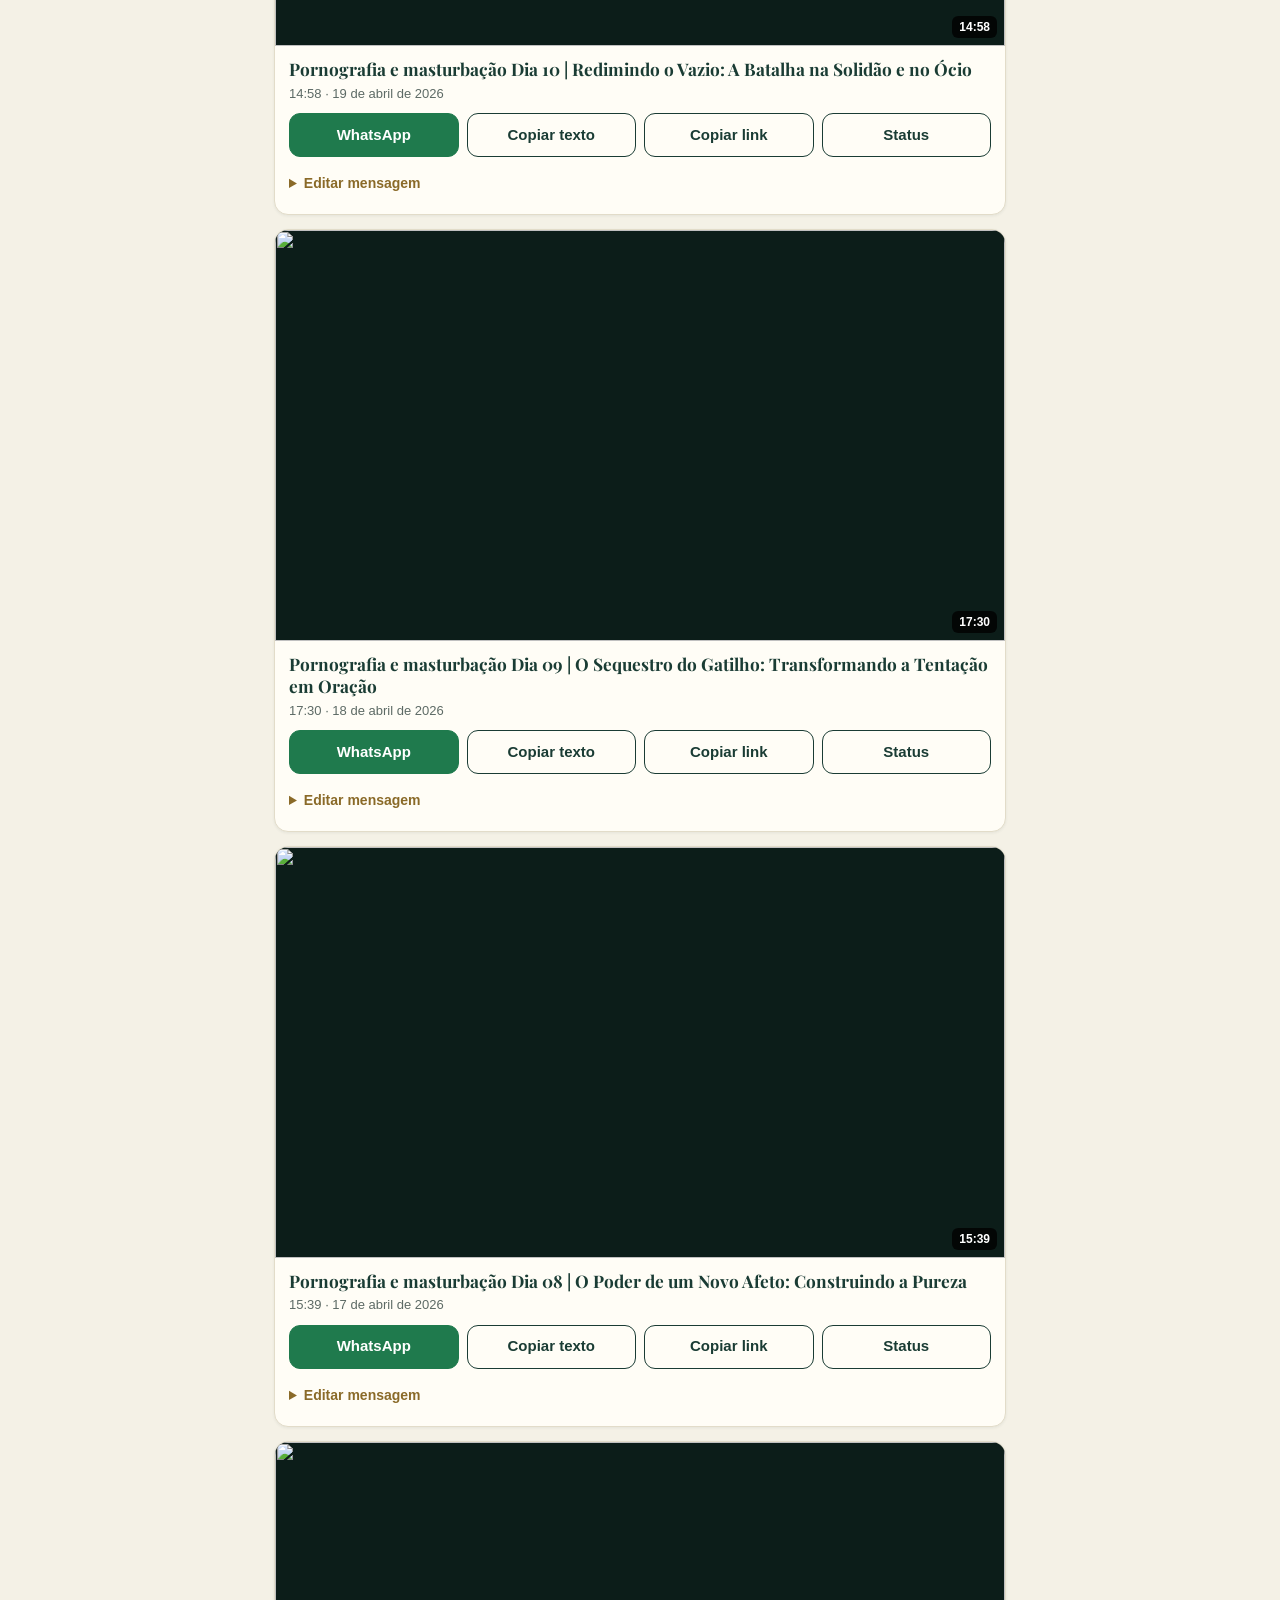
==== commit 8104ff96: "Compartilhar série inteira: botões no cabeçalho de cada série (fase 4) Co-Authored-By: Claude Sonnet" ====
--- a/index.html
+++ b/index.html
@@ -38,7 +38,7 @@
 </main>
 
 <footer class="rodape">
-  <p><strong>Como compartilhar:</strong> toque em <em>Compartilhar</em> ou <em>WhatsApp</em>, escolha o grupo e envie. Para o <strong>status</strong>, toque em <em>Status</em>, escolha “Meu status” (ou “Status”) e, na legenda, cole o texto, que já foi copiado. A mensagem já vem pronta e você pode editá-la antes (botão “Editar mensagem”). O link enviado é sempre o do YouTube.</p>
+  <p><strong>Como compartilhar:</strong> toque em <em>Compartilhar</em> ou <em>WhatsApp</em>, escolha o grupo e envie. Para o <strong>status</strong>, toque em <em>Status</em>, escolha “Meu status” (ou “Status”) e, na legenda, cole o texto, que já foi copiado. A mensagem já vem pronta e você pode editá-la antes (botão “Editar mensagem”). Nas séries com 2 ou mais vídeos, o quadro no início da série compartilha a <strong>série inteira</strong> com um link só (a playlist do YouTube). O link enviado é sempre o do YouTube.</p>
   <p><strong>Sobre esta página:</strong> página pública do canal <a href="https://www.youtube.com/@cristaointegral" rel="noopener">Cristão Integral</a> no YouTube. Ela também é a página inicial do aplicativo “Estudio Cristao Integral”, de uso exclusivo do dono do canal, que usa a YouTube API Services apenas para enviar e agendar vídeos do próprio canal.</p>
   <p><a href="privacidade.html">Política de privacidade</a> · <a href="https://www.youtube.com/@cristaointegral" rel="noopener">Canal no YouTube</a></p>
   <p id="atualizado" class="mini"></p>
--- a/style.css
+++ b/style.css
@@ -30,6 +30,8 @@
 .serie h2{font:700 1.35rem/1.25 var(--serif);color:var(--verde);margin:0 0 2px;padding-bottom:6px;border-bottom:2px solid var(--ouro)}
 .serie .qtd{font:400 .85rem var(--sans);color:var(--suave)}
 
+.serie-acoes{background:var(--papel);border:1.5px solid var(--ouro);border-radius:14px;padding:12px 14px 14px;margin:12px 0 6px}
+.serie-dica{font-size:14px;color:var(--suave);margin:0 0 10px}
 .cartao{background:var(--papel);border:1px solid var(--linha);border-radius:14px;overflow:hidden;margin:14px 0;box-shadow:0 1px 3px rgb(26 60 52/.07)}
 .mini-img{display:block;position:relative;background:#0c1d19;aspect-ratio:16/9}
 .mini-img img{width:100%;height:100%;object-fit:cover;display:block}
